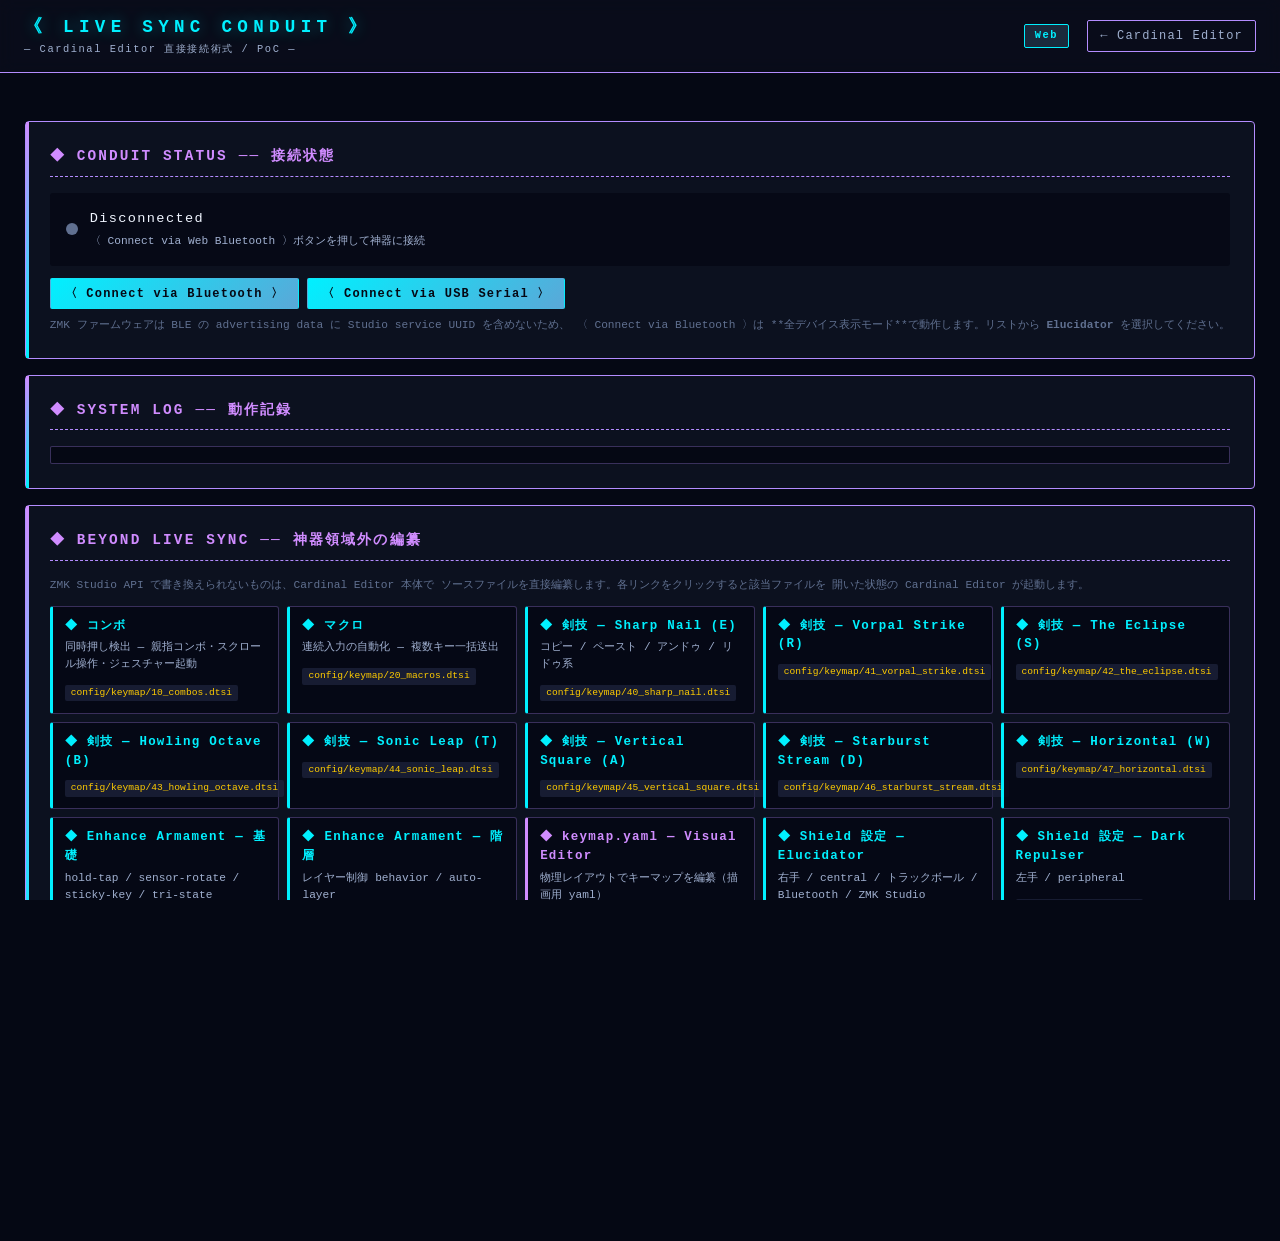
==== editor/live.html @ e2c9e882 "feat(editor): 〈Phase 4.2 — editor/ 移植〉Cardinal Editor Web GUI 5ファイル統合 editor/ 5ファイル (約250KB) を Cardi" ====
<!DOCTYPE html>
<html lang="ja">
<head>
  <meta charset="UTF-8">
  <meta name="viewport" content="width=device-width, initial-scale=1.0">
  <title>《 Cardinal Editor — Live Sync Conduit 》</title>
  <link rel="stylesheet" href="style.css">
  <style>
    /* style.css の overflow: hidden を上書きしてスクロール可能に */
    body {
      overflow-y: auto;
    }
    /* Live Sync 専用スタイル */
    .live-shell {
      max-width: 1400px;
      margin: 24px auto;
      padding: 24px;
    }
    .live-physical-grid {
      overflow-x: auto;
    }
    .live-panel {
      background: var(--bg-panel);
      border: 1px solid var(--border-accent);
      border-radius: 4px;
      padding: 24px;
      margin-bottom: 16px;
      position: relative;
    }
    .live-panel::before {
      content: '';
      position: absolute;
      top: 0;
      left: 0;
      width: 3px;
      height: 100%;
      background: linear-gradient(180deg, var(--accent-violet), var(--accent-cyan));
    }
    .live-panel h2 {
      font-size: 0.9rem;
      letter-spacing: 0.15em;
      color: var(--accent-violet);
      margin-bottom: 16px;
      padding-bottom: 8px;
      border-bottom: 1px dashed var(--border-accent);
    }
    .conduit-state {
      display: flex;
      align-items: center;
      gap: 12px;
      padding: 16px;
      background: var(--bg-deep);
      border-radius: 3px;
      margin-bottom: 12px;
    }
    .conduit-indicator {
      width: 12px;
      height: 12px;
      border-radius: 50%;
      background: var(--text-dim);
      flex-shrink: 0;
    }
    .conduit-indicator.connecting { background: var(--accent-gold); animation: pulse 1s infinite; }
    .conduit-indicator.connected  { background: var(--accent-success); box-shadow: 0 0 8px var(--accent-success); }
    .conduit-indicator.error      { background: var(--accent-crimson); }
    @keyframes pulse {
      0%, 100% { opacity: 1; }
      50%      { opacity: 0.3; }
    }
    .conduit-label {
      font-size: 0.85rem;
      letter-spacing: 0.1em;
    }
    .conduit-detail {
      font-size: 0.7rem;
      color: var(--text-secondary);
      margin-top: 4px;
    }
    .live-actions {
      display: flex;
      gap: 8px;
      flex-wrap: wrap;
    }
    .device-info {
      background: var(--bg-deep);
      padding: 12px;
      font-size: 0.75rem;
      border-radius: 3px;
      margin-top: 12px;
    }
    .device-info dt {
      color: var(--accent-cyan);
      letter-spacing: 0.1em;
      margin-top: 8px;
    }
    .device-info dt:first-child { margin-top: 0; }
    .device-info dd {
      color: var(--text-primary);
      margin-left: 16px;
      word-break: break-all;
    }
    .nav-back {
      display: inline-block;
      color: var(--text-secondary);
      text-decoration: none;
      font-size: 0.75rem;
      letter-spacing: 0.1em;
      padding: 6px 12px;
      border: 1px solid var(--border-accent);
      border-radius: 2px;
    }
    .nav-back:hover { color: var(--accent-cyan); border-color: var(--accent-cyan); }

    /* Runtime Badge (Web / Tauri Native) */
    .runtime-badge {
      display: inline-block;
      padding: 3px 10px;
      font-size: 0.65rem;
      letter-spacing: 0.15em;
      border-radius: 2px;
      font-weight: bold;
      margin-right: 8px;
    }
    .runtime-badge.runtime-web {
      background: rgba(126, 207, 255, 0.15);
      border: 1px solid var(--accent-cyan);
      color: var(--accent-cyan);
    }
    .runtime-badge.runtime-tauri {
      background: rgba(180, 140, 255, 0.2);
      border: 1px solid var(--accent-violet);
      color: var(--accent-violet);
      box-shadow: 0 0 8px rgba(180, 140, 255, 0.4);
    }
    .runtime-badge.runtime-tauri::before {
      content: '⚡ ';
    }

    /* Memory Matrix（live keymap） */
    .layer-details {
      background: var(--bg-deep);
      border: 1px solid var(--border-soft);
      border-radius: 3px;
      padding: 8px 12px;
      margin-bottom: 8px;
    }
    .layer-details summary {
      cursor: pointer;
      font-size: 0.78rem;
      letter-spacing: 0.1em;
      color: var(--accent-cyan);
      padding: 4px 0;
      display: flex;
      align-items: center;
      gap: 8px;
    }
    .layer-rename-btn {
      margin-left: auto;
      padding: 2px 6px;
      font-size: 0.85rem;
      line-height: 1;
    }
    .layer-details[open] summary {
      border-bottom: 1px dashed var(--border-soft);
      margin-bottom: 8px;
    }
    .live-binding-grid {
      display: grid;
      grid-template-columns: repeat(auto-fill, minmax(110px, 1fr));
      gap: 4px;
      margin-top: 8px;
    }
    .live-physical-grid {
      background: linear-gradient(135deg, var(--bg-deep), var(--bg-panel));
      border: 1px solid var(--border-soft);
      border-radius: 6px;
      margin-top: 8px;
      overflow: visible;
    }
    .live-physical-grid .live-binding-cell {
      display: flex;
      flex-direction: column;
      justify-content: center;
      align-items: center;
      padding: 2px;
      gap: 1px;
      overflow: hidden;
    }
    .live-physical-grid .bind-pos {
      font-size: 0.5rem;
      line-height: 1;
      color: var(--text-dim);
    }
    .live-physical-grid .bind-name {
      font-size: 0.6rem;
      line-height: 1.1;
      font-weight: bold;
      color: var(--text-primary);
      text-align: center;
      max-width: 100%;
      overflow: hidden;
      text-overflow: ellipsis;
      display: -webkit-box;
      -webkit-line-clamp: 2;
      -webkit-box-orient: vertical;
      word-break: break-all;
    }
    .live-physical-grid .bind-params {
      font-size: 0.45rem;
      line-height: 1;
      color: var(--text-secondary);
      font-family: monospace;
    }
    .live-binding-cell {
      background: var(--bg-elevated);
      border: 1px solid var(--border-accent);
      border-radius: 2px;
      padding: 6px 8px;
      font-size: 0.65rem;
      cursor: default;
      transition: all 0.1s ease;
    }
    .live-binding-cell:hover {
      border-color: var(--accent-violet);
      box-shadow: 0 0 6px rgba(180, 140, 255, 0.3);
    }
    .bind-pos {
      color: var(--text-dim);
      font-size: 0.55rem;
    }
    .bind-name {
      color: var(--text-primary);
      font-weight: bold;
      margin: 2px 0;
      word-break: break-all;
    }
    .bind-params {
      color: var(--text-secondary);
      font-size: 0.55rem;
      font-family: monospace;
    }
    .live-clickable { cursor: pointer; }
    .live-clickable:hover {
      border-color: var(--accent-violet);
      background: rgba(180, 140, 255, 0.1);
    }
    .bind-form {
      display: grid;
      grid-template-columns: 2fr 1fr 1fr;
      gap: 8px;
      margin-top: 8px;
    }
    .bind-form label {
      display: flex;
      flex-direction: column;
      gap: 4px;
      font-size: 0.7rem;
      color: var(--text-secondary);
      letter-spacing: 0.1em;
    }
    .bind-input {
      background: var(--bg-elevated);
      border: 1px solid var(--border-accent);
      color: var(--text-primary);
      padding: 6px 8px;
      font-family: inherit;
      font-size: 0.8rem;
      border-radius: 2px;
    }
    .bind-input:focus {
      outline: none;
      border-color: var(--accent-violet);
      box-shadow: 0 0 8px rgba(180, 140, 255, 0.3);
    }
    .bind-label-row {
      grid-column: 1 / -1;
    }
    .quick-pick-block {
      background: rgba(180, 140, 255, 0.07);
      border: 1px dashed var(--border-soft);
      border-radius: 3px;
      padding: 8px;
      margin-top: 8px;
      margin-bottom: 8px;
    }
    .quick-pick-block h4 {
      font-size: 0.7rem;
      letter-spacing: 0.15em;
      color: var(--accent-violet);
      margin-bottom: 6px;
    }
    .qp-row {
      display: grid;
      grid-template-columns: auto 1fr auto 1fr;
      gap: 4px;
      align-items: center;
    }
    .qp-row > select {
      grid-column: span 1;
    }
    .qp-row .qp-val {
      grid-column: 1 / -1;
    }
    .qp-label {
      font-size: 0.65rem;
      color: var(--text-secondary);
      letter-spacing: 0.1em;
    }
    .bind-resolved {
      font-size: 0.65rem;
      color: var(--accent-cyan);
      letter-spacing: 0.1em;
      margin-top: 2px;
      min-height: 0.8em;
    }
    .mod-mask-block {
      background: rgba(180, 140, 255, 0.07);
      border: 1px dashed var(--border-soft);
      border-radius: 3px;
      padding: 8px;
      margin-top: 8px;
      margin-bottom: 8px;
    }
    .mod-mask-block h4 {
      font-size: 0.7rem;
      letter-spacing: 0.15em;
      color: var(--accent-violet);
      margin-bottom: 6px;
    }
    .mod-chip-row {
      display: flex;
      gap: 4px;
      margin-bottom: 4px;
      flex-wrap: wrap;
    }
    .live-mod-chip {
      display: inline-flex;
      align-items: center;
      gap: 4px;
      background: var(--bg-deep);
      border: 1px solid var(--border-accent);
      border-radius: 2px;
      padding: 3px 8px;
      cursor: pointer;
      user-select: none;
      font-size: 0.7rem;
      color: var(--text-secondary);
      transition: all 0.1s ease;
      flex: 1;
      justify-content: center;
    }
    .live-mod-chip:hover {
      border-color: var(--accent-cyan);
      color: var(--accent-cyan);
    }
    .live-mod-chip input { margin: 0; cursor: pointer; accent-color: var(--accent-violet); }
    .live-mod-chip:has(input:checked) {
      background: rgba(180, 140, 255, 0.18);
      border-color: var(--accent-violet);
      color: var(--accent-violet);
      font-weight: bold;
    }
    .dyn-slot {
      background: rgba(126, 207, 255, 0.06);
      border: 1px dashed var(--border-soft);
      border-left: 2px solid var(--accent-cyan);
      border-radius: 3px;
      padding: 10px;
      margin: 8px 0;
    }
    .dyn-slot h4 {
      font-size: 0.72rem;
      letter-spacing: 0.15em;
      color: var(--accent-cyan);
      margin-bottom: 8px;
    }
    .dyn-row {
      display: grid;
      grid-template-columns: auto 1fr;
      gap: 6px 8px;
      align-items: center;
      margin-bottom: 4px;
    }
    .dyn-row label {
      font-size: 0.65rem;
      color: var(--text-secondary);
      letter-spacing: 0.1em;
      white-space: nowrap;
    }
    .dyn-row select, .dyn-row input {
      width: 100%;
    }
    .advanced-params {
      margin-top: 12px;
      background: var(--bg-deep);
      border: 1px solid var(--border-soft);
      border-radius: 3px;
      padding: 8px 10px;
    }
    .advanced-params summary {
      cursor: pointer;
      font-size: 0.65rem;
      color: var(--text-dim);
      letter-spacing: 0.1em;
      user-select: none;
    }
    .advanced-params[open] summary {
      color: var(--accent-gold);
      margin-bottom: 6px;
    }

    /* ◆ Beyond Live Sync grid ─────────────── */
    .beyond-grid {
      display: grid;
      grid-template-columns: repeat(auto-fill, minmax(220px, 1fr));
      gap: 8px;
      margin-top: 12px;
    }
    .beyond-card {
      display: block;
      background: var(--bg-deep);
      border: 1px solid var(--border-soft);
      border-left: 3px solid var(--accent-cyan);
      border-radius: 3px;
      padding: 10px 12px;
      text-decoration: none;
      color: var(--text-primary);
      transition: all 0.1s ease;
    }
    .beyond-card:hover {
      border-color: var(--accent-cyan);
      box-shadow: 0 0 12px rgba(126, 207, 255, 0.3);
      transform: translateY(-1px);
    }
    .beyond-card h3 {
      font-size: 0.78rem;
      letter-spacing: 0.1em;
      color: var(--accent-cyan);
      margin-bottom: 4px;
    }
    .beyond-card p {
      font-size: 0.7rem;
      color: var(--text-secondary);
      margin-bottom: 6px;
    }
    .beyond-card code {
      font-size: 0.6rem;
      color: var(--accent-gold);
      background: var(--bg-elevated);
      padding: 1px 6px;
      border-radius: 2px;
      display: inline-block;
    }
    .beyond-card.beyond-yaml {
      border-left-color: var(--accent-violet);
    }
    .beyond-card.beyond-yaml h3 {
      color: var(--accent-violet);
    }

    /* ◆ Floating Binding Editor ─────────────── */
    #bind-editor {
      position: fixed;
      top: 50%;
      right: 24px;
      transform: translateY(-50%);
      width: 380px;
      max-width: calc(100vw - 48px);
      max-height: 85vh;
      overflow-y: auto;
      z-index: 200;
      box-shadow: 0 8px 32px rgba(0, 0, 0, 0.7),
                  0 0 0 1px var(--accent-violet),
                  0 0 24px rgba(180, 140, 255, 0.3);
      animation: bind-editor-in 0.2s ease-out;
    }
    @keyframes bind-editor-in {
      from { opacity: 0; transform: translateY(-50%) translateX(20px); }
      to   { opacity: 1; transform: translateY(-50%) translateX(0); }
    }
    /* 編集パネルが開いている時、本体に右側余白を確保して図が隠れないようにする */
    body.bind-editor-open .live-shell {
      padding-right: 444px;
      transition: padding-right 0.2s ease-out;
    }
    body.bind-editor-open .live-physical-grid {
      margin-left: 0;
      margin-right: auto;
    }
    /* クリックされたセルを強調 */
    .live-binding-cell.editing {
      outline: 2px solid var(--accent-violet);
      outline-offset: 2px;
      box-shadow: 0 0 16px rgba(180, 140, 255, 0.6);
      z-index: 5;
    }
    @media (max-width: 1100px) {
      #bind-editor {
        top: auto;
        bottom: 12px;
        right: 12px;
        left: 12px;
        width: auto;
        transform: none;
      }
      body.bind-editor-open .live-shell {
        padding-right: 24px;
        padding-bottom: 360px;
      }
      @keyframes bind-editor-in {
        from { opacity: 0; transform: translateY(20px); }
        to   { opacity: 1; transform: translateY(0); }
      }
    }
  </style>
</head>
<body>
  <header class="cardinal-header">
    <div class="header-left">
      <h1>《 LIVE SYNC CONDUIT 》</h1>
      <p class="subtitle">— Cardinal Editor 直接接続術式 / PoC —</p>
    </div>
    <div class="header-right">
      <span id="runtime-badge" class="runtime-badge runtime-web">Web</span>
      <a href="index.html" class="nav-back">← Cardinal Editor</a>
    </div>
  </header>

  <main class="live-shell">
    <!-- ◆ Conduit Status -->
    <section class="live-panel">
      <h2>◆ CONDUIT STATUS ── 接続状態</h2>
      <div class="conduit-state">
        <span id="conduit-indicator" class="conduit-indicator"></span>
        <div>
          <div id="conduit-label" class="conduit-label">Disconnected</div>
          <div id="conduit-detail" class="conduit-detail">〈 Connect via Web Bluetooth 〉ボタンを押して神器に接続</div>
        </div>
      </div>
      <div class="live-actions">
        <button id="connect-ble-btn" class="btn-primary">〈 Connect via Bluetooth 〉</button>
        <button id="connect-serial-btn" class="btn-primary">〈 Connect via USB Serial 〉</button>
        <button id="connect-ble-all-btn" class="btn-ghost hidden">〈 BLE: Strict Filter 〉</button>
        <button id="disconnect-btn" class="btn-ghost hidden">[ Disconnect ]</button>
        <button id="probe-btn" class="btn-ghost hidden">〈 Memory Recall 〉</button>
      </div>
      <p class="hint" style="margin-top: 8px;">
        ZMK ファームウェアは BLE の advertising data に Studio service UUID を含めないため、
        〈 Connect via Bluetooth 〉は **全デバイス表示モード**で動作します。リストから
        <strong>Elucidator</strong> を選択してください。
      </p>
    </section>

    <!-- ◆ Device Info -->
    <section id="device-section" class="live-panel hidden">
      <h2>◆ DEVICE INFO ── 神器情報</h2>
      <dl id="device-info" class="device-info">
        <dt>Device Label</dt><dd id="info-label">—</dd>
      </dl>
    </section>

    <!-- ◆ Keymap View -->
    <section id="keymap-view" class="live-panel hidden">
      <h2>◆ MEMORY MATRIX ── 記憶展開</h2>

      <!-- 〈Studio Unlock Banner〉— RPC で unlock 不能のためバインドキー押下を促す -->
      <div id="unlock-banner" class="conduit-banner hidden">
        🔒 <strong>記憶は封印されています</strong> ──
        キーボード上の <code>&amp;studio_unlock</code> をバインドしたキーを押して解錠してください
        （本リポジトリでは <strong>Bluetooth レイヤー</strong> 中央のキーが該当）。
        <span class="hint">※ZMK Studio プロトコルには unlock RPC が存在しないため、物理キー押下が必須です。</span>
      </div>

      <!-- 〈Memory Synthesis Toolbar〉— レイヤー追加 / 保存 / 破棄 / 工場出荷 -->
      <div class="live-toolbar">
        <span id="lock-badge" class="status-badge hidden"></span>
        <span id="unsaved-badge" class="status-badge badge-warn hidden">✱ UNSAVED</span>
        <button id="add-layer-btn" class="btn-tiny">＋ Add Layer</button>
        <button id="save-changes-btn" class="btn-tiny btn-seal hidden">💾 Save</button>
        <button id="discard-changes-btn" class="btn-tiny btn-ghost hidden">↻ Discard</button>
        <button id="reset-settings-btn" class="btn-tiny btn-danger">⚠ Factory Reset</button>
      </div>

      <div id="keymap-summary"></div>
      <div id="keymap-layers"></div>
    </section>

    <!-- ◆ Binding Editor -->
    <section id="bind-editor" class="live-panel hidden">
      <h2>◆ MEMORY REWRITE LIVE ── 直接書換</h2>
      <p class="hint">
        binding を編集して〈 Apply 〉で <code>SetLayerBinding</code> + <code>SaveChanges</code> を発行します。即時にキーボードへ反映されます。
      </p>
      <input type="hidden" id="bind-layer-id">
      <input type="hidden" id="bind-position">
      <dl class="device-info">
        <dt>Position</dt><dd id="bind-position-display">—</dd>
        <dt>Current</dt><dd id="bind-current">—</dd>
      </dl>
      <div class="bind-form">
        <label class="bind-label-row">術式 (Behavior)
          <select id="bind-behavior" class="bind-input"></select>
        </label>
      </div>

      <!-- ◆ 動的選択 UI（behavior に応じて表示が切り替わる） -->
      <div id="dyn-slot-1" class="dyn-slot hidden">
        <h4 id="dyn-slot-1-label">◆ Slot 1</h4>
        <div id="dyn-slot-1-body"></div>
      </div>
      <div id="dyn-slot-2" class="dyn-slot hidden">
        <h4 id="dyn-slot-2-label">◆ Slot 2</h4>
        <div id="dyn-slot-2-body"></div>
      </div>

      <!-- ◆ 上級者向け: 数値直接入力（折りたたみ） -->
      <details class="advanced-params">
        <summary>◆ Advanced — param1 / param2 数値直接入力</summary>
        <div class="bind-form">
          <label>param1
            <input type="number" id="bind-param1" class="bind-input" value="0">
            <span class="bind-resolved" id="bind-p1-resolved"></span>
          </label>
          <label>param2
            <input type="number" id="bind-param2" class="bind-input" value="0">
            <span class="bind-resolved" id="bind-p2-resolved"></span>
          </label>
        </div>
      </details>
      <div class="live-actions" style="margin-top: 12px;">
        <button id="bind-apply-btn" class="btn-seal">〈 Apply & Save 〉</button>
        <button id="bind-cancel-btn" class="btn-ghost">[ Cancel ]</button>
      </div>
    </section>

    <!-- ◆ System Log -->
    <section class="live-panel">
      <h2>◆ SYSTEM LOG ── 動作記録</h2>
      <pre id="log-output" class="log-output" style="max-height: 240px;"></pre>
    </section>

    <!-- ◆ Beyond Live Sync ── ZMK Studio API で編集できない領域 -->
    <section class="live-panel">
      <h2>◆ BEYOND LIVE SYNC ── 神器領域外の編纂</h2>
      <p class="hint">
        ZMK Studio API で書き換えられないものは、Cardinal Editor 本体で
        ソースファイルを直接編纂します。各リンクをクリックすると該当ファイルを
        開いた状態の Cardinal Editor が起動します。
      </p>
      <div class="beyond-grid">
        <a href="index.html?file=config%2Fkeymap%2F10_combos.dtsi" class="beyond-card">
          <h3>◆ コンボ</h3>
          <p>同時押し検出 — 親指コンボ・スクロール操作・ジェスチャー起動</p>
          <code>config/keymap/10_combos.dtsi</code>
        </a>
        <a href="index.html?file=config%2Fkeymap%2F20_macros.dtsi" class="beyond-card">
          <h3>◆ マクロ</h3>
          <p>連続入力の自動化 — 複数キー一括送出</p>
          <code>config/keymap/20_macros.dtsi</code>
        </a>
        <a href="index.html?file=config%2Fkeymap%2F40_sharp_nail.dtsi" class="beyond-card">
          <h3>◆ 剣技 — Sharp Nail (E)</h3>
          <p>コピー / ペースト / アンドゥ / リドゥ系</p>
          <code>config/keymap/40_sharp_nail.dtsi</code>
        </a>
        <a href="index.html?file=config%2Fkeymap%2F41_vorpal_strike.dtsi" class="beyond-card">
          <h3>◆ 剣技 — Vorpal Strike (R)</h3>
          <code>config/keymap/41_vorpal_strike.dtsi</code>
        </a>
        <a href="index.html?file=config%2Fkeymap%2F42_the_eclipse.dtsi" class="beyond-card">
          <h3>◆ 剣技 — The Eclipse (S)</h3>
          <code>config/keymap/42_the_eclipse.dtsi</code>
        </a>
        <a href="index.html?file=config%2Fkeymap%2F43_howling_octave.dtsi" class="beyond-card">
          <h3>◆ 剣技 — Howling Octave (B)</h3>
          <code>config/keymap/43_howling_octave.dtsi</code>
        </a>
        <a href="index.html?file=config%2Fkeymap%2F44_sonic_leap.dtsi" class="beyond-card">
          <h3>◆ 剣技 — Sonic Leap (T)</h3>
          <code>config/keymap/44_sonic_leap.dtsi</code>
        </a>
        <a href="index.html?file=config%2Fkeymap%2F45_vertical_square.dtsi" class="beyond-card">
          <h3>◆ 剣技 — Vertical Square (A)</h3>
          <code>config/keymap/45_vertical_square.dtsi</code>
        </a>
        <a href="index.html?file=config%2Fkeymap%2F46_starburst_stream.dtsi" class="beyond-card">
          <h3>◆ 剣技 — Starburst Stream (D)</h3>
          <code>config/keymap/46_starburst_stream.dtsi</code>
        </a>
        <a href="index.html?file=config%2Fkeymap%2F47_horizontal.dtsi" class="beyond-card">
          <h3>◆ 剣技 — Horizontal (W)</h3>
          <code>config/keymap/47_horizontal.dtsi</code>
        </a>
        <a href="index.html?file=config%2Fkeymap%2F30_enhance_armament_base.dtsi" class="beyond-card">
          <h3>◆ Enhance Armament — 基礎</h3>
          <p>hold-tap / sensor-rotate / sticky-key / tri-state</p>
          <code>30_enhance_armament_base.dtsi</code>
        </a>
        <a href="index.html?file=config%2Fkeymap%2F31_enhance_armament_layers.dtsi" class="beyond-card">
          <h3>◆ Enhance Armament — 階層</h3>
          <p>レイヤー制御 behavior / auto-layer</p>
          <code>31_enhance_armament_layers.dtsi</code>
        </a>
        <a href="index.html?file=keymap.yaml" class="beyond-card beyond-yaml">
          <h3>◆ keymap.yaml — Visual Editor</h3>
          <p>物理レイアウトでキーマップを編纂（描画用 yaml）</p>
          <code>keymap.yaml</code>
        </a>
        <a href="index.html?file=config%2Fboards%2Fshields%2FAdministrator%2FNight_Sky_Sword.conf" class="beyond-card">
          <h3>◆ Shield 設定 — Elucidator</h3>
          <p>右手 / central / トラックボール / Bluetooth / ZMK Studio</p>
          <code>Night_Sky_Sword.conf</code>
        </a>
        <a href="index.html?file=config%2Fboards%2Fshields%2FAdministrator%2FBlue_Rose_Sword.conf" class="beyond-card">
          <h3>◆ Shield 設定 — Dark Repulser</h3>
          <p>左手 / peripheral</p>
          <code>Blue_Rose_Sword.conf</code>
        </a>
      </div>
    </section>

    <!-- ◆ Phase 2 Notes -->
    <section class="live-panel">
      <h2>◆ PHASE 2 NOTES ── 構築段階注記</h2>
      <p class="hint">
        現状は <strong>Step 2 (PoC)</strong> ── Web Bluetooth 接続 + Transport 確立 まで。
        次段階で RPC リクエストを発行し、キーマップの取得・書換を実装する。
      </p>
      <p class="hint" style="margin-top: 8px;">
        前提条件: Elucidator 側で <code>CONFIG_ZMK_STUDIO=y</code> が有効化された
        ファームウェアが書き込まれていること。
      </p>
    </section>
  </main>

  <footer class="cardinal-footer">
    <p>&lt;&lt; LIVE SYNC CONDUIT 〉〉— PoC / Phase 2 / Step 2</p>
  </footer>
  <!-- ◆ BLE Device Picker Modal (Tauri用) -->
  <div id="ble-picker-modal" class="hidden" style="position:fixed;inset:0;z-index:999;display:flex;align-items:center;justify-content:center;background:rgba(5,8,20,0.85);backdrop-filter:blur(8px);">
    <div style="background:var(--bg-panel);border:1px solid var(--accent-cyan);border-radius:6px;padding:24px;width:420px;max-width:90vw;max-height:70vh;display:flex;flex-direction:column;">
      <h3 style="color:var(--accent-cyan);letter-spacing:0.15em;font-size:0.85rem;margin-bottom:12px;">◆ BLE DEVICE SELECTION ── 接続先選択</h3>
      <p style="font-size:0.7rem;color:var(--text-secondary);margin-bottom:12px;">接続するデバイスをクリックしてください。</p>
      <div id="ble-picker-list" style="flex:1;overflow-y:auto;display:flex;flex-direction:column;gap:4px;"></div>
      <button id="ble-picker-cancel" class="btn-ghost" style="margin-top:12px;">[ Cancel ]</button>
    </div>
  </div>

  <script type="module" src="live.js"></script>
</body>
</html>
---- editor/style.css ----
/* ===============================
 * 《 Cardinal Editor 》 — Stylesheet
 * SAOテイスト：濃紺背景 + シアン/紫アクセント
 * =============================== */

:root {
  --bg-primary: #050814;
  --bg-panel: rgba(15, 20, 35, 0.75);
  --bg-elevated: rgba(30, 35, 60, 0.75);
  --bg-deep: rgba(5, 8, 20, 0.85);
  --border-accent: #b48cff;
  --border-soft: rgba(180, 140, 255, 0.3);
  --text-primary: #f0f5ff;
  --text-secondary: #a0b0d0;
  --text-dim: #607090;
  --accent-cyan: #00f0ff;
  --accent-violet: #d08cff;
  --accent-gold: #ffcc00;
  --accent-crimson: #ff3366;
  --accent-success: #00ffaa;
  --shadow-glow: 0 0 15px rgba(0, 240, 255, 0.4);
  --shadow-violet: 0 0 15px rgba(208, 140, 255, 0.4);
}

* {
  box-sizing: border-box;
  margin: 0;
  padding: 0;
}

html, body { height: 100%; overflow: hidden; }

body {
  background: var(--bg-primary);
  color: var(--text-primary);
  font-family: 'SF Mono', 'Menlo', 'Consolas', monospace;
  line-height: 1.5;
  display: flex;
  flex-direction: column;
}

.hidden { display: none !important; }

/* ◆ HEADER ────────────────────────────── */
.cardinal-header {
  background: linear-gradient(135deg, var(--bg-panel), var(--bg-elevated));
  border-bottom: 1px solid var(--border-accent);
  padding: 14px 24px;
  display: flex;
  justify-content: space-between;
  align-items: center;
  flex-shrink: 0;
}

.header-left h1 {
  font-size: 1.1rem;
  letter-spacing: 0.3em;
  color: var(--accent-cyan);
  text-shadow: var(--shadow-glow);
}

.subtitle {
  font-size: 0.65rem;
  color: var(--text-secondary);
  letter-spacing: 0.15em;
  margin-top: 2px;
}

.header-right {
  font-size: 0.7rem;
  display: flex;
  gap: 10px;
  align-items: center;
}

.nav-link {
  color: var(--accent-violet);
  text-decoration: none;
  letter-spacing: 0.1em;
  padding: 4px 10px;
  border: 1px solid var(--accent-violet);
  border-radius: 2px;
  font-size: 0.7rem;
  transition: all 0.1s ease;
}

.nav-link:hover {
  background: rgba(180, 140, 255, 0.15);
  box-shadow: 0 0 8px rgba(180, 140, 255, 0.3);
}

.tauri-badge {
  color: var(--accent-success);
  border: 1px solid var(--accent-success);
  padding: 4px 10px;
  border-radius: 2px;
  font-size: 0.7rem;
  letter-spacing: 0.1em;
  background: rgba(0, 255, 170, 0.1);
  box-shadow: 0 0 8px rgba(0, 255, 170, 0.2);
}

#status-indicator {
  font-weight: bold;
  letter-spacing: 0.1em;
}

.status-idle    { color: var(--text-secondary); }
.status-active  { color: var(--accent-cyan); }
.status-success { color: var(--accent-success); }
.status-error   { color: var(--accent-crimson); }
.status-warning { color: var(--accent-gold); }

/* ◆ AUTH BAR ──────────────────────────── */
.auth-bar {
  background: var(--bg-panel);
  border-bottom: 1px solid var(--border-accent);
  padding: 12px 24px;
  flex-shrink: 0;
}

.auth-form {
  display: flex;
  gap: 8px;
  align-items: center;
  flex-wrap: wrap;
}

.auth-form input { flex: 1; min-width: 160px; }
.auth-form button { flex-shrink: 0; }

.auth-hint {
  font-size: 0.7rem;
  color: var(--text-secondary);
  margin-top: 6px;
}

.auth-hint code {
  background: var(--bg-elevated);
  padding: 1px 6px;
  border-radius: 2px;
  color: var(--accent-gold);
}

.auth-remember {
  display: inline-flex;
  align-items: center;
  gap: 6px;
  margin-top: 8px;
  font-size: 0.72rem;
  color: var(--text-secondary);
  letter-spacing: 0.05em;
  cursor: pointer;
  user-select: none;
}

.auth-remember input[type="checkbox"] {
  flex: none;
  min-width: 0;
  width: 14px;
  height: 14px;
  margin: 0;
  cursor: pointer;
}

/* ◆ MAIN SHELL ────────────────────────── */
.editor-shell {
  flex: 1;
  display: grid;
  grid-template-columns: 260px 1fr 320px;
  min-height: 0;
  overflow: hidden;
}

@media (max-width: 1100px) {
  .editor-shell {
    grid-template-columns: 220px 1fr;
  }
  .rightbar {
    display: none;
  }
}

/* ◆ SIDEBAR ───────────────────────────── */
.sidebar {
  background: var(--bg-deep);
  border-right: 1px solid var(--border-accent);
  display: flex;
  flex-direction: column;
  min-height: 0;
  overflow: hidden;
}

.sidebar-header {
  padding: 12px 14px;
  border-bottom: 1px solid var(--border-soft);
  display: flex;
  justify-content: space-between;
  align-items: center;
  flex-shrink: 0;
}

.sidebar-header h2 {
  font-size: 0.7rem;
  letter-spacing: 0.2em;
  color: var(--accent-cyan);
}

.file-tree {
  flex: 1;
  overflow-y: auto;
  padding: 8px 4px;
  font-size: 0.75rem;
}

.tree-folder, .tree-file {
  padding: 3px 8px;
  cursor: pointer;
  white-space: nowrap;
  border-radius: 2px;
  display: flex;
  align-items: center;
  gap: 4px;
  user-select: none;
}

.tree-folder { color: var(--accent-cyan); font-weight: bold; }
.tree-file   { color: var(--text-secondary); padding-left: 24px; }

.tree-folder:hover, .tree-file:hover {
  background: var(--bg-elevated);
  color: var(--text-primary);
}

.tree-file.active {
  background: rgba(126, 207, 255, 0.15);
  color: var(--accent-cyan);
}

.tree-file.modified::after {
  content: '●';
  color: var(--accent-gold);
  margin-left: auto;
  font-size: 0.6rem;
}

.tree-folder.collapsed + .tree-children { display: none; }

.tree-children {
  margin-left: 12px;
  border-left: 1px dashed var(--border-soft);
  padding-left: 4px;
}

.sidebar-footer {
  border-top: 1px solid var(--border-soft);
  padding: 10px 14px;
  flex-shrink: 0;
  max-height: 30%;
  overflow-y: auto;
}

.sidebar-footer h3 {
  font-size: 0.65rem;
  letter-spacing: 0.2em;
  color: var(--accent-gold);
  margin-bottom: 6px;
}

.modified-list {
  list-style: none;
  font-size: 0.7rem;
}

.modified-list li {
  color: var(--accent-gold);
  padding: 2px 0;
  cursor: pointer;
  word-break: break-all;
}

.modified-list li:hover { color: var(--accent-cyan); }
.modified-list li.hint  { color: var(--text-dim); cursor: default; }

/* ◆ EDITOR MAIN ───────────────────────── */
.editor-main {
  display: flex;
  flex-direction: column;
  min-width: 0;
  min-height: 0;
  background: var(--bg-primary);
}

.tab-bar {
  display: flex;
  background: var(--bg-deep);
  border-bottom: 1px solid var(--border-accent);
  overflow-x: auto;
  flex-shrink: 0;
  min-height: 32px;
}

.tab {
  display: flex;
  align-items: center;
  gap: 6px;
  padding: 8px 14px;
  background: var(--bg-deep);
  border-right: 1px solid var(--border-soft);
  color: var(--text-secondary);
  font-size: 0.72rem;
  cursor: pointer;
  white-space: nowrap;
  position: relative;
}

.tab:hover { color: var(--text-primary); }

.tab.active {
  background: var(--bg-primary);
  color: var(--accent-cyan);
  border-bottom: 2px solid var(--accent-cyan);
}

.tab.modified::before {
  content: '●';
  color: var(--accent-gold);
  margin-right: 4px;
  font-size: 0.7rem;
}

.tab .tab-close {
  color: var(--text-dim);
  margin-left: 4px;
  padding: 0 4px;
  border-radius: 2px;
}

.tab .tab-close:hover {
  background: var(--accent-crimson);
  color: var(--bg-primary);
}

/* ◆ VIEW SWITCH ───────────────────────── */
.view-switch {
  display: flex;
  background: var(--bg-deep);
  border-bottom: 1px solid var(--border-soft);
  flex-shrink: 0;
}

.view-btn {
  background: transparent;
  border: none;
  color: var(--text-secondary);
  padding: 6px 14px;
  font-size: 0.7rem;
  letter-spacing: 0.1em;
  cursor: pointer;
  font-family: inherit;
}

.view-btn.active {
  background: var(--bg-primary);
  color: var(--accent-cyan);
  border-bottom: 2px solid var(--accent-cyan);
}

/* ◆ CODE EDITOR WRAP ──────────────────── */
.code-editor-wrap {
  flex: 1;
  min-height: 0;
  position: relative;
  display: flex;
}

#code-editor {
  flex: 1;
  display: flex;
  min-height: 0;
}

.CodeMirror {
  flex: 1;
  height: 100% !important;
  font-family: 'SF Mono', 'Menlo', monospace !important;
  font-size: 0.8rem !important;
}

.empty-state {
  position: absolute;
  inset: 0;
  display: flex;
  flex-direction: column;
  justify-content: center;
  align-items: center;
  color: var(--text-dim);
  pointer-events: none;
}

.empty-state p:first-child {
  font-size: 1.1rem;
  letter-spacing: 0.2em;
  color: var(--text-secondary);
  margin-bottom: 6px;
}

/* ◆ VISUAL EDITOR ─────────────────────── */
.visual-editor,
.conf-editor,
.combos-editor {
  flex: 1;
  min-height: 0;
  overflow-y: auto;
  padding: 16px;
  display: flex;
  flex-direction: column;
  gap: 12px;
}

.combos-entries {
  display: flex;
  flex-direction: column;
  gap: 8px;
}

.combo-card {
  background: var(--bg-elevated);
  border: 1px solid var(--border-soft);
  border-left: 3px solid var(--accent-violet);
  border-radius: 3px;
  padding: 10px 12px;
  display: grid;
  grid-template-columns: 180px 1fr 1fr auto;
  gap: 10px;
  align-items: center;
}

.combo-card.modified {
  border-left-color: var(--accent-gold);
  background: rgba(255, 217, 122, 0.06);
}

.combo-card label {
  display: flex;
  flex-direction: column;
  gap: 3px;
  font-size: 0.65rem;
  letter-spacing: 0.1em;
  color: var(--text-secondary);
}

.combo-card input {
  background: var(--bg-deep);
  border: 1px solid var(--border-accent);
  color: var(--text-primary);
  padding: 4px 8px;
  font-family: 'SF Mono', monospace;
  font-size: 0.75rem;
  border-radius: 2px;
  min-width: 0;
  width: 100%;
}

.combo-card input:focus {
  outline: none;
  border-color: var(--accent-cyan);
  box-shadow: 0 0 6px rgba(126, 207, 255, 0.3);
}

.combo-card .combo-actions {
  display: flex;
  gap: 4px;
}

.combo-delete-btn {
  background: transparent;
  border: 1px solid var(--accent-crimson);
  color: var(--accent-crimson);
  padding: 4px 8px;
  font-size: 0.7rem;
  border-radius: 2px;
  cursor: pointer;
}

.combo-delete-btn:hover {
  background: var(--accent-crimson);
  color: var(--bg-primary);
}

@media (max-width: 1100px) {
  .combo-card {
    grid-template-columns: 1fr 1fr;
  }
  .combo-card .combo-actions {
    grid-column: 1 / -1;
    justify-content: flex-end;
  }
}

/* ◆ Combo card with physical key grid ──── */
.combo-card-with-grid {
  grid-template-columns: 1fr 1fr 1fr auto;
  align-items: start;
}

.combo-card-with-grid .combo-grid-wrap {
  grid-column: 1 / -1;
  margin-top: 8px;
  display: flex;
  justify-content: center;
}

.combo-kp-display {
  font-size: 0.7rem;
  color: var(--text-secondary);
}

.combo-kp-display .combo-kp-label {
  color: var(--text-dim);
  letter-spacing: 0.1em;
}

.combo-kp-display code {
  background: var(--bg-deep);
  color: var(--accent-violet);
  padding: 2px 6px;
  border-radius: 2px;
  font-size: 0.7rem;
}

.combo-key-grid {
  background: linear-gradient(135deg, var(--bg-deep), var(--bg-panel));
  border: 1px solid var(--border-soft);
  border-radius: 4px;
  overflow: visible;
}

.combo-key-cell {
  background: var(--bg-elevated);
  border: 1px solid var(--border-accent);
  border-radius: 3px;
  font-family: 'SF Mono', monospace;
  display: flex;
  flex-direction: column;
  justify-content: center;
  align-items: center;
  cursor: pointer;
  color: var(--text-secondary);
  transition: all 0.1s;
  user-select: none;
  text-align: center;
  word-break: break-all;
  overflow: hidden;
  padding: 2px;
  gap: 1px;
}

.combo-key-cell .combo-key-idx {
  font-size: 0.5rem;
  color: var(--text-dim);
  line-height: 1;
}

.combo-key-cell .combo-key-label {
  font-size: 0.7rem;
  font-weight: bold;
  color: var(--text-primary);
  line-height: 1.1;
  max-width: 100%;
  overflow: hidden;
  text-overflow: ellipsis;
}

.combo-key-cell:hover {
  border-color: var(--accent-cyan);
  transform: scale(1.05);
  z-index: 5;
}

.combo-key-cell:hover .combo-key-label {
  color: var(--accent-cyan);
}

.combo-key-cell.selected {
  background: rgba(180, 140, 255, 0.3);
  border-color: var(--accent-violet);
  box-shadow: 0 0 8px rgba(180, 140, 255, 0.5);
}

.combo-key-cell.selected .combo-key-label,
.combo-key-cell.selected .combo-key-idx {
  color: var(--accent-violet);
}

/* ◆ Gesture Editor 専用スタイル */
.gesture-card {
  grid-template-columns: 1fr;
}

.gesture-header {
  display: flex;
  gap: 16px;
  align-items: center;
  padding: 4px 8px;
  background: var(--bg-deep);
  border-radius: 3px;
  border-left: 3px solid var(--accent-cyan);
  margin-bottom: 4px;
}

.gesture-arrow {
  font-size: 2.4rem;
  color: var(--accent-cyan);
  line-height: 1;
  width: 48px;
  text-align: center;
  text-shadow: 0 0 8px rgba(126, 207, 255, 0.5);
}

.gesture-meta {
  display: flex;
  flex-direction: column;
  gap: 2px;
}

.gesture-skill {
  font-size: 0.85rem;
  letter-spacing: 0.1em;
  color: var(--accent-cyan);
  font-weight: bold;
}

.gesture-base-key,
.gesture-name-display {
  font-size: 0.7rem;
  color: var(--text-secondary);
}

.gesture-base-key code,
.gesture-name-display code {
  background: var(--bg-elevated);
  padding: 1px 6px;
  border-radius: 2px;
  color: var(--accent-gold);
}

.gesture-mods {
  font-size: 0.65rem;
  color: var(--text-dim);
  padding: 4px 8px;
}

.gesture-mods code {
  color: var(--accent-violet);
}

.combo-key-cell.gesture-base-cell {
  background: rgba(126, 207, 255, 0.25);
  border-color: var(--accent-cyan);
  box-shadow: 0 0 12px rgba(126, 207, 255, 0.6);
}

.combo-key-cell.gesture-base-cell .combo-key-label,
.combo-key-cell.gesture-base-cell .combo-key-idx {
  color: var(--accent-cyan);
}

.gesture-cell-arrow {
  position: absolute;
  font-size: 1.6rem;
  color: var(--accent-gold);
  line-height: 1;
  pointer-events: none;
  text-shadow: 0 0 6px var(--accent-gold);
  top: -10px;
  right: -8px;
}

/* ◆ Usage Mini Grid (Macros / Behaviors の "Used in" 表示) */
.usage-wrapper {
  margin-top: 10px;
  padding: 8px;
  background: var(--bg-deep);
  border: 1px dashed var(--border-soft);
  border-radius: 3px;
}

.usage-summary {
  font-size: 0.65rem;
  color: var(--text-secondary);
  margin-bottom: 6px;
}

.usage-summary code {
  background: var(--bg-elevated);
  padding: 1px 6px;
  border-radius: 2px;
  color: var(--accent-gold);
  font-size: 0.65rem;
}

.usage-summary.usage-none {
  color: var(--text-dim);
  font-style: italic;
}

.combo-key-cell.usage-cell {
  background: rgba(255, 217, 122, 0.25);
  border-color: var(--accent-gold);
  box-shadow: 0 0 8px rgba(255, 217, 122, 0.5);
}

.combo-key-cell.usage-cell .combo-key-label {
  color: var(--accent-gold);
}

/* ◆ Behavior Picker Modal ─────────────── */
.behavior-picker-overlay {
  position: fixed;
  inset: 0;
  background: rgba(10, 14, 26, 0.85);
  z-index: 500;
  display: flex;
  justify-content: center;
  align-items: center;
  backdrop-filter: blur(4px);
  animation: bp-fade-in 0.15s ease-out;
}

@keyframes bp-fade-in { from { opacity: 0; } to { opacity: 1; } }

.behavior-picker-modal {
  background: var(--bg-panel);
  border: 1px solid var(--accent-violet);
  border-radius: 4px;
  width: 540px;
  max-width: calc(100vw - 32px);
  max-height: 90vh;
  overflow-y: auto;
  box-shadow: 0 8px 40px rgba(0, 0, 0, 0.7), 0 0 24px rgba(180, 140, 255, 0.4);
}

.bp-header {
  display: flex;
  justify-content: space-between;
  align-items: center;
  padding: 12px 16px;
  border-bottom: 1px solid var(--border-accent);
}

.bp-header h3 {
  font-size: 0.85rem;
  letter-spacing: 0.15em;
  color: var(--accent-violet);
  margin: 0;
}

.bp-body {
  padding: 16px;
  display: flex;
  flex-direction: column;
  gap: 8px;
}

.bp-row {
  display: grid;
  grid-template-columns: 100px 1fr;
  gap: 8px 12px;
  align-items: center;
}

.bp-row label {
  font-size: 0.7rem;
  color: var(--text-secondary);
  letter-spacing: 0.1em;
}

.bp-row select,
.bp-row input {
  background: var(--bg-elevated);
  border: 1px solid var(--border-accent);
  color: var(--text-primary);
  padding: 6px 8px;
  font-family: inherit;
  font-size: 0.78rem;
  border-radius: 2px;
}

.bp-row select:focus,
.bp-row input:focus {
  outline: none;
  border-color: var(--accent-cyan);
  box-shadow: 0 0 6px rgba(126, 207, 255, 0.3);
}

.bp-preview-row {
  margin-top: 8px;
  padding: 10px;
  background: var(--bg-deep);
  border: 1px solid var(--border-accent);
  border-radius: 3px;
}

.bp-preview {
  font-family: 'SF Mono', monospace;
  color: var(--accent-gold);
  font-size: 0.85rem;
  font-weight: bold;
  background: transparent;
  padding: 0;
  word-break: break-all;
}

.bp-actions {
  display: flex;
  gap: 8px;
  justify-content: flex-end;
  margin-top: 12px;
}

#bp-arg1-modmask {
  grid-column: 1 / -1;
}

#bp-arg1-modmask .mod-chip-row {
  display: flex;
  gap: 4px;
  flex-wrap: wrap;
  margin: 4px 0;
}

.bp-pick-btn {
  background: rgba(180, 140, 255, 0.1);
  border: 1px solid var(--accent-violet);
  color: var(--accent-violet);
  padding: 2px 8px;
  font-size: 0.75rem;
  border-radius: 2px;
  cursor: pointer;
  font-family: inherit;
  margin-left: 6px;
  vertical-align: middle;
}

.bp-pick-btn:hover {
  background: var(--accent-violet);
  color: var(--bg-primary);
}

.bp-input-row {
  display: flex;
  gap: 4px;
  align-items: center;
}

.bp-input-row input,
.bp-input-row textarea {
  flex: 1;
  min-width: 0;
}

/* ◆ Diff Preview Modal ─────────────── */
.diff-modal { width: 720px; }

.diff-content {
  background: var(--bg-deep);
  border: 1px solid var(--border-accent);
  border-radius: 3px;
  padding: 8px;
  margin-top: 8px;
  max-height: 50vh;
  overflow-y: auto;
  font-family: 'SF Mono', monospace;
  font-size: 0.7rem;
}

.diff-file {
  margin-bottom: 16px;
}

.diff-file:last-child { margin-bottom: 0; }

.diff-file-header {
  color: var(--accent-violet);
  font-weight: bold;
  padding: 4px 6px;
  background: rgba(180, 140, 255, 0.1);
  border-left: 3px solid var(--accent-violet);
  margin-bottom: 4px;
  font-size: 0.75rem;
}

.diff-line {
  display: flex;
  gap: 8px;
  padding: 1px 6px;
  white-space: pre-wrap;
  word-break: break-all;
}

.diff-line .diff-marker {
  flex-shrink: 0;
  width: 12px;
  text-align: center;
  font-weight: bold;
}

.diff-line.diff-add {
  background: rgba(122, 255, 180, 0.08);
  color: var(--accent-success);
}

.diff-line.diff-add .diff-marker { color: var(--accent-success); }

.diff-line.diff-del {
  background: rgba(255, 122, 138, 0.08);
  color: var(--accent-crimson);
}

.diff-line.diff-del .diff-marker { color: var(--accent-crimson); }

.diff-line.diff-ctx {
  color: var(--text-dim);
}

.diff-hunk-sep {
  color: var(--text-dim);
  font-size: 0.65rem;
  padding: 2px 6px;
  border-top: 1px dashed var(--border-soft);
  margin-top: 4px;
}

.diff-fallback-warning {
  background: rgba(255, 200, 90, 0.10);
  border-left: 3px solid var(--accent-gold, #f0c674);
  color: var(--accent-gold, #f0c674);
  padding: 6px 10px;
  margin: 4px 0;
  font-size: 0.72rem;
  letter-spacing: 0.03em;
}

.conf-entries {
  display: flex;
  flex-direction: column;
  gap: 2px;
  font-family: 'SF Mono', monospace;
  font-size: 0.78rem;
}

.conf-entry {
  display: flex;
  flex-wrap: wrap;
  gap: 8px 16px;
  align-items: center;
  justify-content: space-between;
  padding: 6px 10px;
  background: var(--bg-elevated);
  border: 1px solid var(--border-soft);
  border-left: 2px solid var(--border-accent);
  border-radius: 2px;
}

.conf-entry.modified {
  border-left-color: var(--accent-gold);
  background: rgba(255, 217, 122, 0.06);
}

.conf-entry .conf-key {
  color: var(--accent-cyan);
  font-weight: bold;
  flex: 1 1 auto;
  min-width: 0;
  word-break: keep-all;
  overflow-wrap: anywhere;
}

.conf-entry .conf-comment {
  display: block;
  color: var(--text-dim);
  font-size: 0.72rem;
  font-weight: normal;
  margin-top: 2px;
}

.conf-entry .conf-control {
  flex: 0 0 auto;
  text-align: right;
}

.conf-entry .conf-control input,
.conf-entry .conf-control select {
  background: var(--bg-deep);
  border: 1px solid var(--border-accent);
  color: var(--text-primary);
  padding: 4px 8px;
  font-family: inherit;
  font-size: 0.75rem;
  border-radius: 2px;
}

.conf-bool-toggle {
  display: inline-flex;
  align-items: center;
  gap: 6px;
  cursor: pointer;
  user-select: none;
  font-size: 0.7rem;
  letter-spacing: 0.1em;
}

.conf-bool-toggle input { accent-color: var(--accent-violet); cursor: pointer; }

.conf-bool-toggle input:checked + .conf-bool-label {
  color: var(--accent-success);
}
.conf-bool-toggle input:not(:checked) + .conf-bool-label {
  color: var(--accent-crimson);
}

.conf-section-comment {
  color: var(--accent-violet);
  font-weight: bold;
  padding: 12px 8px 4px;
  letter-spacing: 0.05em;
  border-top: 1px dashed var(--border-soft);
  margin-top: 8px;
}

.conf-section-comment:first-child {
  border-top: none;
  margin-top: 0;
  padding-top: 4px;
}

#conf-filter {
  background: var(--bg-elevated);
  border: 1px solid var(--border-accent);
  color: var(--text-primary);
  padding: 4px 10px;
  font-size: 0.75rem;
  border-radius: 2px;
  flex: 1;
  min-width: 120px;
}

.visual-toolbar {
  display: flex;
  flex-wrap: wrap;
  gap: 4px;
}

.layer-tabs {
  display: flex;
  flex-wrap: wrap;
  gap: 4px;
}

.layer-tab {
  background: var(--bg-elevated);
  border: 1px solid var(--border-accent);
  color: var(--text-secondary);
  padding: 5px 12px;
  font-size: 0.7rem;
  letter-spacing: 0.1em;
  cursor: pointer;
  border-radius: 2px;
  font-family: inherit;
}

.layer-tab:hover { border-color: var(--accent-cyan); color: var(--accent-cyan); }
.layer-tab.active {
  background: var(--accent-cyan);
  color: var(--bg-primary);
  font-weight: bold;
}

.keymap-grid {
  display: grid;
  grid-template-columns: repeat(11, minmax(60px, 1fr));
  gap: 4px;
  font-size: 0.7rem;
}

.keymap-grid.physical-layout {
  display: block;
  background: linear-gradient(135deg, var(--bg-deep), var(--bg-panel));
  border: 1px solid var(--border-soft);
  border-radius: 6px;
  overflow: visible;
}

.keymap-grid.physical-layout .key-cell {
  min-height: 0;
  font-size: 0.65rem;
  padding: 4px;
}

.key-cell {
  background: var(--bg-elevated);
  border: 1px solid var(--border-accent);
  border-radius: 3px;
  padding: 6px 4px;
  min-height: 52px;
  display: flex;
  flex-direction: column;
  justify-content: center;
  align-items: center;
  cursor: pointer;
  text-align: center;
  position: relative;
  word-break: break-all;
  transition: all 0.1s ease;
}

.key-cell:hover {
  border-color: var(--accent-cyan);
  transform: translateY(-1px);
  box-shadow: var(--shadow-glow);
}

.key-cell.selected {
  border-color: var(--accent-violet);
  background: rgba(180, 140, 255, 0.15);
  box-shadow: 0 0 8px rgba(180, 140, 255, 0.4);
}

.key-cell.modified { border-color: var(--accent-gold); }

.key-cell.modified::after {
  content: '●';
  position: absolute;
  top: 2px;
  right: 4px;
  color: var(--accent-gold);
  font-size: 0.6rem;
}

.key-tap {
  color: var(--text-primary);
  font-weight: bold;
  font-size: 0.72rem;
}

.key-hold {
  color: var(--text-secondary);
  font-size: 0.58rem;
  margin-top: 2px;
  opacity: 0.85;
}

.key-edit-form {
  background: var(--bg-panel);
  border: 1px solid var(--accent-violet);
  border-radius: 3px;
  padding: 12px;
}

.key-edit-form h3 {
  font-size: 0.75rem;
  color: var(--accent-violet);
  letter-spacing: 0.15em;
  margin-bottom: 10px;
  padding-bottom: 6px;
  border-bottom: 1px dashed var(--border-accent);
}

/* ◆ FORMS ─────────────────────────────── */
.form-row {
  display: flex;
  gap: 8px;
  align-items: center;
  margin-bottom: 8px;
  flex-wrap: wrap;
}

.form-row label {
  font-size: 0.7rem;
  color: var(--text-secondary);
  min-width: 80px;
  letter-spacing: 0.1em;
}

input[type="text"],
input[type="password"] {
  background: var(--bg-elevated);
  border: 1px solid var(--border-accent);
  color: var(--text-primary);
  padding: 6px 10px;
  font-family: inherit;
  font-size: 0.8rem;
  border-radius: 2px;
  flex: 1;
  min-width: 0;
}

input[type="text"]:focus,
input[type="password"]:focus {
  outline: none;
  border-color: var(--accent-cyan);
  box-shadow: var(--shadow-glow);
}

input[readonly] { opacity: 0.6; cursor: not-allowed; }

select {
  background: var(--bg-elevated);
  border: 1px solid var(--border-accent);
  color: var(--text-primary);
  padding: 6px 8px;
  font-family: inherit;
  font-size: 0.75rem;
  border-radius: 2px;
  cursor: pointer;
}

select:focus {
  outline: none;
  border-color: var(--accent-cyan);
  box-shadow: var(--shadow-glow);
}

.key-categories {
  background: var(--bg-elevated);
  padding: 8px;
  border-radius: 3px;
  border: 1px dashed var(--border-soft);
}

.category-select { flex: 1.5; min-width: 100px; }
.key-select      { flex: 2; min-width: 120px; }
.target-select   { flex: 0.8; min-width: 80px; }

/* ◆ MODIFIER TOGGLES ─────────────────── */
.mod-toggles {
  background: var(--bg-elevated);
  padding: 8px;
  border-radius: 3px;
  border: 1px dashed var(--border-soft);
  gap: 6px;
}

.mod-chip {
  display: inline-flex;
  align-items: center;
  background: var(--bg-deep);
  border: 1px solid var(--border-accent);
  border-radius: 2px;
  padding: 4px 10px;
  cursor: pointer;
  user-select: none;
  font-size: 0.75rem;
  color: var(--text-secondary);
  transition: all 0.1s ease;
  letter-spacing: 0.1em;
  gap: 6px;
}

.mod-chip:hover {
  border-color: var(--accent-cyan);
  color: var(--accent-cyan);
}

.mod-chip input[type="checkbox"] {
  margin: 0;
  accent-color: var(--accent-violet);
  cursor: pointer;
}

.mod-chip:has(input:checked) {
  background: rgba(180, 140, 255, 0.18);
  border-color: var(--accent-violet);
  color: var(--accent-violet);
  font-weight: bold;
  box-shadow: 0 0 8px rgba(180, 140, 255, 0.3);
}

/* ◆ BUTTONS ───────────────────────────── */
button {
  font-family: inherit;
  font-size: 0.75rem;
  letter-spacing: 0.1em;
  padding: 6px 14px;
  border-radius: 2px;
  cursor: pointer;
  transition: all 0.1s ease;
  border: 1px solid transparent;
}

.btn-primary {
  background: linear-gradient(135deg, var(--accent-cyan), #5aa8d8);
  color: var(--bg-primary);
  font-weight: bold;
}

.btn-primary:hover { box-shadow: var(--shadow-glow); transform: translateY(-1px); }

.btn-seal {
  background: linear-gradient(135deg, var(--accent-violet), #8b5fd6);
  color: var(--bg-primary);
  font-weight: bold;
  letter-spacing: 0.2em;
  padding: 10px 20px;
  width: 100%;
}

.btn-seal:hover { box-shadow: 0 0 16px rgba(180, 140, 255, 0.5); }
.btn-seal:disabled { opacity: 0.4; cursor: not-allowed; }

.btn-ghost {
  background: transparent;
  color: var(--text-secondary);
  border: 1px solid var(--border-accent);
}

.btn-ghost:hover { border-color: var(--accent-cyan); color: var(--accent-cyan); }

.btn-tiny {
  background: transparent;
  color: var(--text-secondary);
  border: 1px solid var(--border-soft);
  padding: 2px 8px;
  font-size: 0.8rem;
}
.btn-tiny:hover { color: var(--accent-cyan); border-color: var(--accent-cyan); }
.btn-tiny:disabled {
  opacity: 0.3;
  cursor: not-allowed;
  pointer-events: none;
}

.btn-tiny.btn-seal {
  color: var(--accent-success, #5fd47e);
  border-color: var(--accent-success, #5fd47e);
  /* 親の .btn-seal は width:100% / 大きい padding を持つので、tiny サイズで上書き */
  width: auto;
  background: transparent;
  font-weight: normal;
  letter-spacing: 0.1em;
  padding: 2px 8px;
}
.btn-tiny.btn-seal:hover {
  background: rgba(95, 212, 126, 0.12);
  box-shadow: none;
}

.btn-tiny.btn-danger {
  color: var(--accent-crimson, #ff5a5f);
  border-color: var(--accent-crimson, #ff5a5f);
}
.btn-tiny.btn-danger:hover {
  background: rgba(255, 90, 95, 0.12);
}

/* ◆ Step 3 — Live Toolbar / Badges / Banner */
.live-toolbar {
  display: flex;
  flex-wrap: wrap;
  align-items: center;
  gap: 8px;
  margin: 8px 0 14px;
  padding: 8px 12px;
  background: var(--bg-elevated, rgba(255,255,255,0.04));
  border: 1px solid var(--border-soft);
  border-radius: 4px;
}

.status-badge {
  display: inline-flex;
  align-items: center;
  padding: 2px 8px;
  border-radius: 3px;
  font-size: 0.7rem;
  letter-spacing: 0.06em;
  font-weight: 600;
  border: 1px solid currentColor;
}
.status-badge.badge-ok {
  color: var(--accent-success, #5fd47e);
}
.status-badge.badge-warn {
  color: var(--accent-gold, #f0c674);
}

.conduit-banner {
  background: rgba(240, 198, 116, 0.10);
  border: 1px solid var(--accent-gold, #f0c674);
  color: var(--accent-gold, #f0c674);
  padding: 10px 14px;
  margin: 8px 0;
  border-radius: 4px;
  font-size: 0.78rem;
  letter-spacing: 0.03em;
  line-height: 1.5;
}
.conduit-banner code {
  background: rgba(0,0,0,0.3);
  padding: 1px 6px;
  border-radius: 2px;
  color: var(--accent-cyan, #4fd1c5);
}
.conduit-banner .hint {
  display: block;
  margin-top: 4px;
  opacity: 0.75;
  font-size: 0.72rem;
}

/* ◆ RIGHT BAR ─────────────────────────── */
.rightbar {
  background: var(--bg-deep);
  border-left: 1px solid var(--border-accent);
  display: flex;
  flex-direction: column;
  min-height: 0;
  overflow: hidden;
}

.seal-panel {
  padding: 14px;
  border-bottom: 1px solid var(--border-accent);
  flex-shrink: 0;
}

.seal-panel h2 {
  font-size: 0.75rem;
  letter-spacing: 0.15em;
  color: var(--accent-violet);
  margin-bottom: 10px;
  padding-bottom: 6px;
  border-bottom: 1px dashed var(--border-soft);
}

/* 〈 Sealing Breath 〉— input と SEAL & COMMIT button は同系 violet で密着して見えるため、専用に呼吸を広げる */
.seal-panel .form-row {
  margin-bottom: 14px;
}

.log-panel {
  flex: 1;
  padding: 14px;
  display: flex;
  flex-direction: column;
  min-height: 0;
}

.log-panel h2 {
  font-size: 0.75rem;
  letter-spacing: 0.15em;
  color: var(--accent-cyan);
  margin-bottom: 10px;
  padding-bottom: 6px;
  border-bottom: 1px dashed var(--border-soft);
  flex-shrink: 0;
}

.log-output {
  background: var(--bg-primary);
  border: 1px solid var(--border-soft);
  padding: 8px;
  font-size: 0.65rem;
  flex: 1;
  overflow-y: auto;
  border-radius: 2px;
  color: var(--text-secondary);
  white-space: pre-wrap;
}

.log-line { margin-bottom: 2px; }
.log-info    { color: var(--text-secondary); }
.log-success { color: var(--accent-success); }
.log-error   { color: var(--accent-crimson); }
.log-warning { color: var(--accent-gold); }

.hint {
  font-size: 0.7rem;
  color: var(--text-dim);
}

/* ◆ FOOTER ────────────────────────────── */
.cardinal-footer {
  text-align: center;
  padding: 10px;
  font-size: 0.65rem;
  color: var(--text-dim);
  letter-spacing: 0.15em;
  border-top: 1px solid var(--border-accent);
  flex-shrink: 0;
  background: var(--bg-deep);
}

/* ◆ SCROLLBAR ─────────────────────────── */
::-webkit-scrollbar { width: 6px; height: 6px; }
::-webkit-scrollbar-track { background: var(--bg-deep); }
::-webkit-scrollbar-thumb {
  background: var(--border-accent);
  border-radius: 3px;
}
::-webkit-scrollbar-thumb:hover { background: var(--accent-cyan); }

/* ◆ SAO HUD & WINDOW EFFECTS ───────────────────────── */
.sao-hud-overlay {
  position: absolute;
  inset: 0;
  pointer-events: none;
  z-index: -1;
  background-image: 
    linear-gradient(rgba(0, 240, 255, 0.03) 1px, transparent 1px),
    linear-gradient(90deg, rgba(0, 240, 255, 0.03) 1px, transparent 1px);
  background-size: 40px 40px;
  background-position: center center;
}

.sao-hud-scanlines {
  position: absolute;
  inset: 0;
  pointer-events: none;
  background: linear-gradient(
    to bottom,
    rgba(255,255,255,0),
    rgba(255,255,255,0) 50%,
    rgba(0,0,0,0.1) 50%,
    rgba(0,0,0,0.1)
  );
  background-size: 100% 4px;
  opacity: 0.3;
}

.sao-hud-vignette {
  position: absolute;
  inset: 0;
  pointer-events: none;
  background: radial-gradient(circle, transparent 50%, rgba(5, 8, 20, 0.8) 100%);
}

.sao-system-wrapper {
  position: relative;
  padding: 20px;
  display: flex;
  flex-direction: column;
  flex: 1;
  min-height: 0;
}

.sao-window-inner {
  flex: 1;
  display: flex;
  flex-direction: column;
  background: var(--bg-panel);
  backdrop-filter: blur(12px);
  -webkit-backdrop-filter: blur(12px);
  border: 1px solid var(--accent-violet);
  box-shadow: 0 0 20px rgba(180, 140, 255, 0.2), inset 0 0 20px rgba(0, 240, 255, 0.05);
  position: relative;
  overflow: hidden;
  border-radius: 10px;
  animation: window-open 0.6s cubic-bezier(0.16, 1, 0.3, 1) forwards;
  opacity: 0;
  transform: scale(0.98);
}

@keyframes window-open {
  0% { opacity: 0; transform: scale(0.95) translateY(10px); }
  100% { opacity: 1; transform: scale(1) translateY(0); }
}

.sao-sys-text {
  position: absolute;
  font-family: 'SF Mono', monospace;
  font-size: 0.55rem;
  letter-spacing: 0.3em;
  color: var(--accent-cyan);
  opacity: 0.7;
  text-shadow: var(--shadow-glow);
}

.top-left { top: -15px; left: 0; }
.top-right { top: -15px; right: 0; }
.bottom-left { bottom: -15px; left: 0; }
.bottom-right { bottom: -15px; right: 0; }

/* Pulse animation for seal button */
.btn-seal {
  position: relative;
  overflow: hidden;
  animation: pulse-border 2s infinite;
}

@keyframes pulse-border {
  0% { box-shadow: 0 0 0 0 rgba(208, 140, 255, 0.4); }
  70% { box-shadow: 0 0 0 6px rgba(208, 140, 255, 0); }
  100% { box-shadow: 0 0 0 0 rgba(208, 140, 255, 0); }
}

/* Glassmorphism updates for existing panels */
.sidebar, .cardinal-header, .auth-bar, .tab-bar, .view-switch {
  background: rgba(15, 20, 35, 0.4) !important;
  backdrop-filter: blur(8px);
}

.behavior-picker-modal, .diff-modal {
  backdrop-filter: blur(16px);
  background: rgba(15, 20, 35, 0.85);
  border: 1px solid var(--accent-cyan);
  box-shadow: 0 0 30px rgba(0, 240, 255, 0.3), inset 0 0 20px rgba(0, 240, 255, 0.1);
  clip-path: polygon(0 8px, 8px 0, calc(100% - 8px) 0, 100% 8px, 100% calc(100% - 8px), calc(100% - 8px) 100%, 8px 100%, 0 calc(100% - 8px));
}
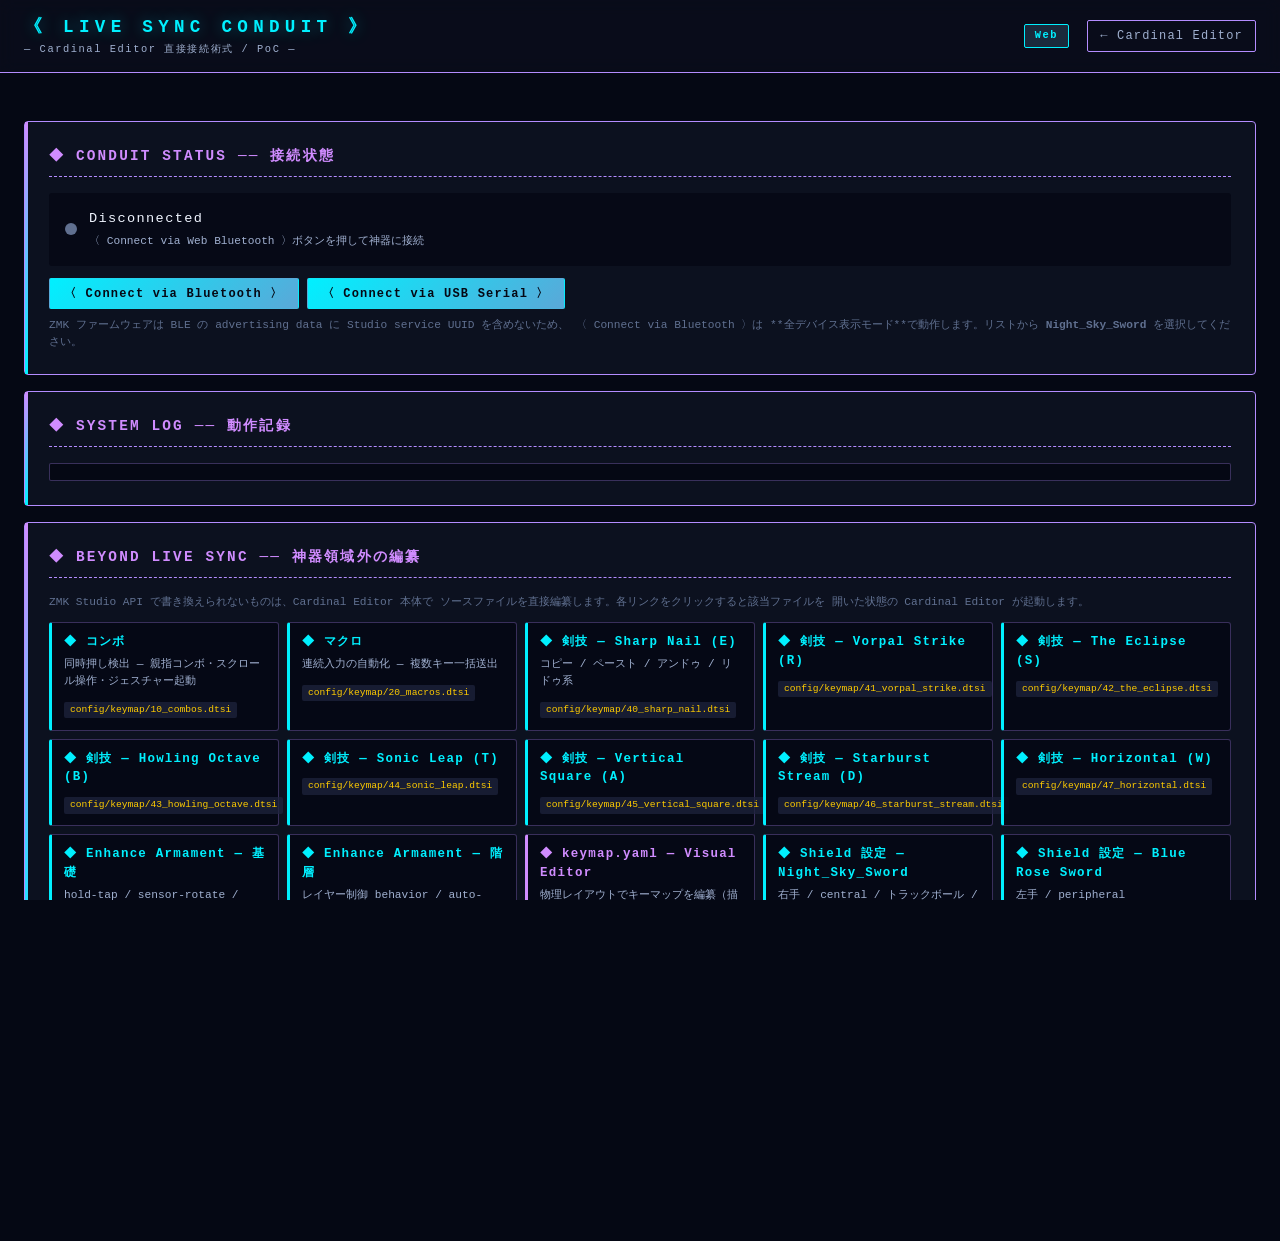
==== commit 203d6e64: "fix(editor): 〈Bare Sigil Sealing〉— editor/ に残った裸の Elucidator/Dark Repulser を双剣名へ統一 Phase 4.2 で .conf" ====
--- a/editor/live.html
+++ b/editor/live.html
@@ -547,7 +547,7 @@
       <p class="hint" style="margin-top: 8px;">
         ZMK ファームウェアは BLE の advertising data に Studio service UUID を含めないため、
         〈 Connect via Bluetooth 〉は **全デバイス表示モード**で動作します。リストから
-        <strong>Elucidator</strong> を選択してください。
+        <strong>Night_Sky_Sword</strong> を選択してください。
       </p>
     </section>
 
@@ -707,12 +707,12 @@
           <code>keymap.yaml</code>
         </a>
         <a href="index.html?file=config%2Fboards%2Fshields%2FAdministrator%2FNight_Sky_Sword.conf" class="beyond-card">
-          <h3>◆ Shield 設定 — Elucidator</h3>
+          <h3>◆ Shield 設定 — Night_Sky_Sword</h3>
           <p>右手 / central / トラックボール / Bluetooth / ZMK Studio</p>
           <code>Night_Sky_Sword.conf</code>
         </a>
         <a href="index.html?file=config%2Fboards%2Fshields%2FAdministrator%2FBlue_Rose_Sword.conf" class="beyond-card">
-          <h3>◆ Shield 設定 — Dark Repulser</h3>
+          <h3>◆ Shield 設定 — Blue Rose Sword</h3>
           <p>左手 / peripheral</p>
           <code>Blue_Rose_Sword.conf</code>
         </a>
@@ -727,7 +727,7 @@
         次段階で RPC リクエストを発行し、キーマップの取得・書換を実装する。
       </p>
       <p class="hint" style="margin-top: 8px;">
-        前提条件: Elucidator 側で <code>CONFIG_ZMK_STUDIO=y</code> が有効化された
+        前提条件: Night_Sky_Sword 側で <code>CONFIG_ZMK_STUDIO=y</code> が有効化された
         ファームウェアが書き込まれていること。
       </p>
     </section>
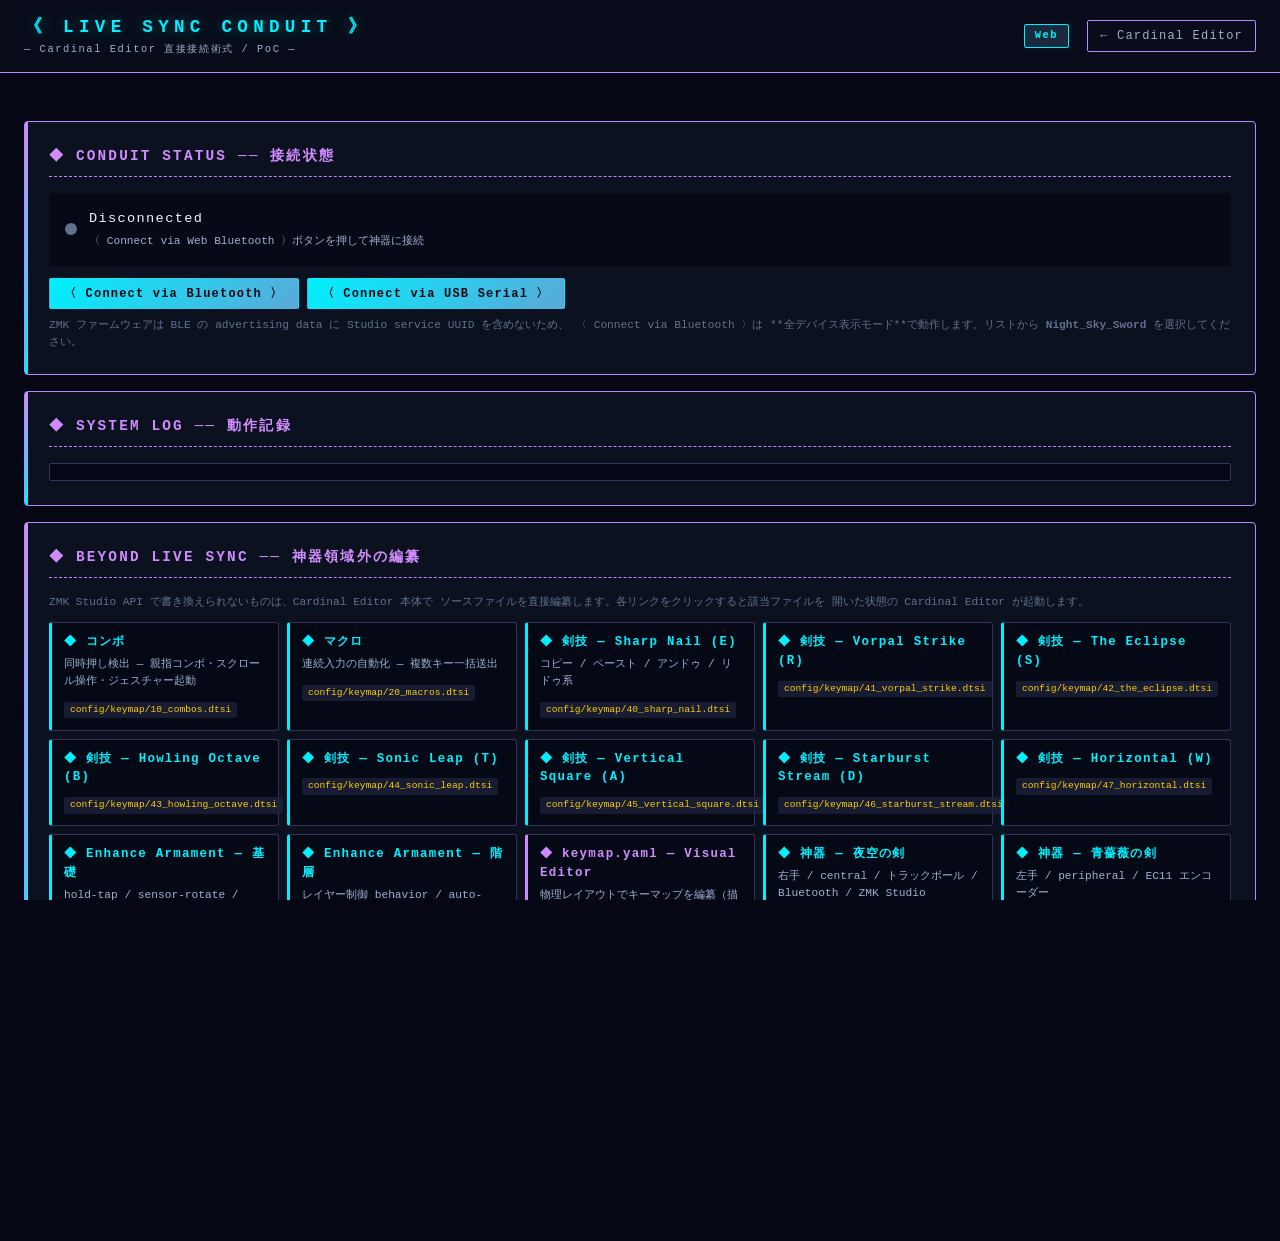
==== commit 28941a83: "style(editor): 〈Shield Card Refinement〉— Shield 設定見出しを「神器 — 双剣名」に短縮 問題: BEYOND LIVE SYNC グリッドの Shiel" ====
--- a/editor/live.html
+++ b/editor/live.html
@@ -707,13 +707,13 @@
           <code>keymap.yaml</code>
         </a>
         <a href="index.html?file=config%2Fboards%2Fshields%2FAdministrator%2FNight_Sky_Sword.conf" class="beyond-card">
-          <h3>◆ Shield 設定 — Night_Sky_Sword</h3>
+          <h3>◆ 神器 — 夜空の剣</h3>
           <p>右手 / central / トラックボール / Bluetooth / ZMK Studio</p>
           <code>Night_Sky_Sword.conf</code>
         </a>
         <a href="index.html?file=config%2Fboards%2Fshields%2FAdministrator%2FBlue_Rose_Sword.conf" class="beyond-card">
-          <h3>◆ Shield 設定 — Blue Rose Sword</h3>
-          <p>左手 / peripheral</p>
+          <h3>◆ 神器 — 青薔薇の剣</h3>
+          <p>左手 / peripheral / EC11 エンコーダー</p>
           <code>Blue_Rose_Sword.conf</code>
         </a>
       </div>
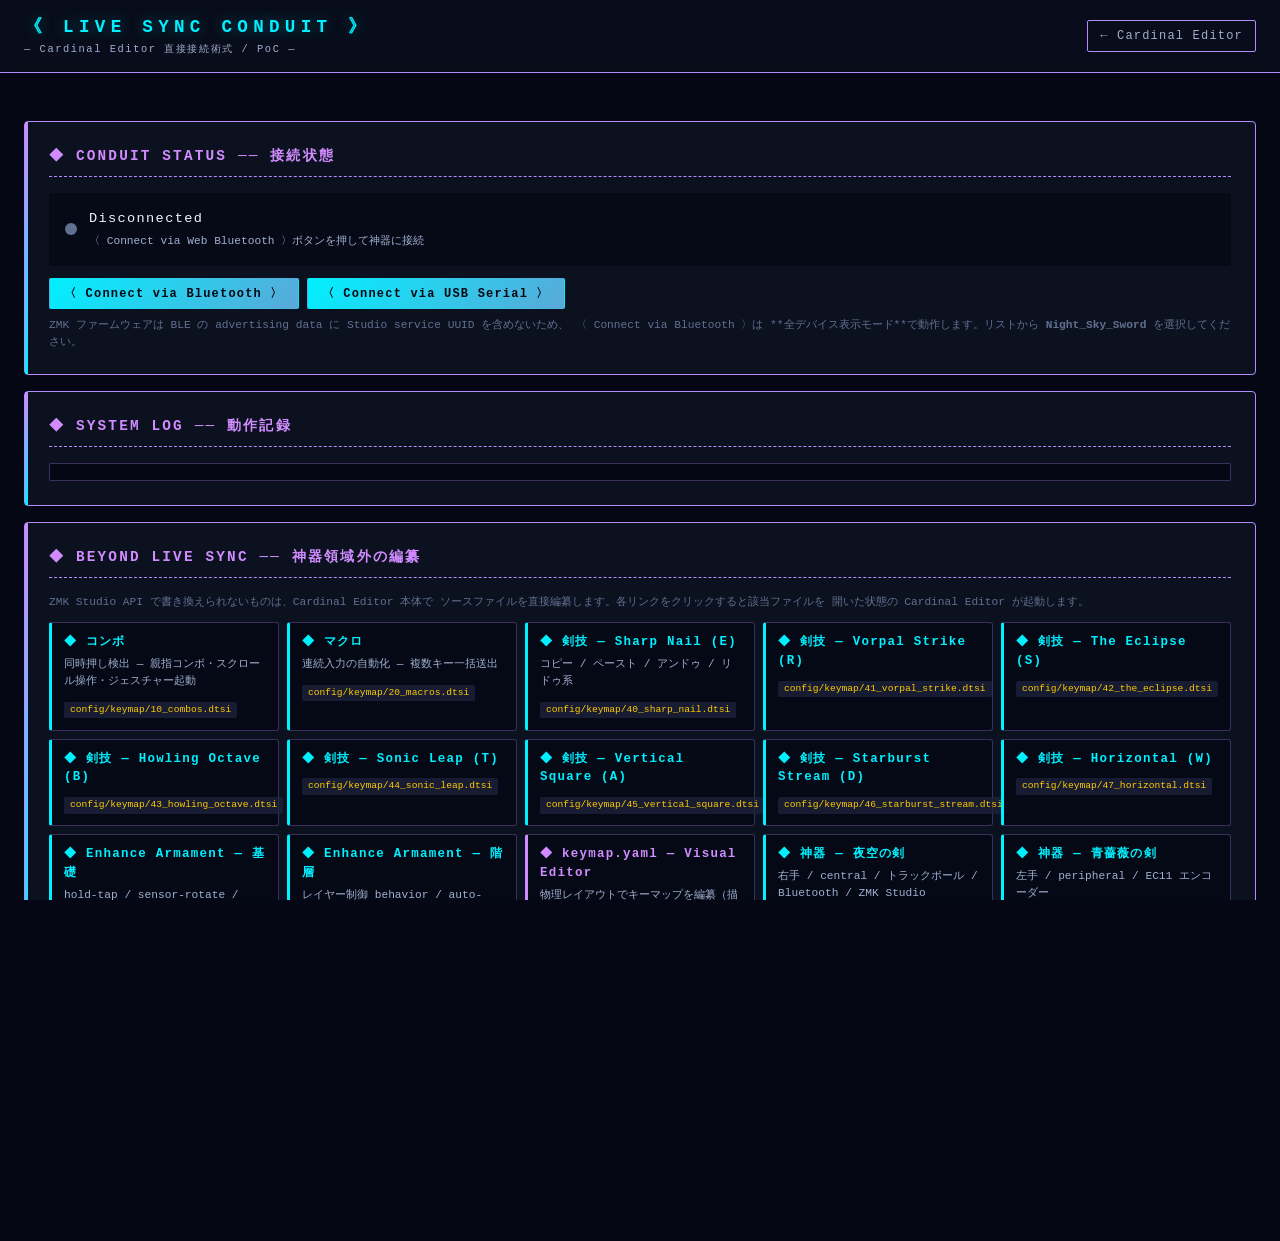
==== commit 42b9b911: "chore(editor): 〈Native Embodiment Dissolution · Administrator Sync〉— 双子 Cardinal の Tauri 解体を 50キー側にも" ====
--- a/editor/live.html
+++ b/editor/live.html
@@ -110,31 +110,6 @@
       border-radius: 2px;
     }
     .nav-back:hover { color: var(--accent-cyan); border-color: var(--accent-cyan); }
-
-    /* Runtime Badge (Web / Tauri Native) */
-    .runtime-badge {
-      display: inline-block;
-      padding: 3px 10px;
-      font-size: 0.65rem;
-      letter-spacing: 0.15em;
-      border-radius: 2px;
-      font-weight: bold;
-      margin-right: 8px;
-    }
-    .runtime-badge.runtime-web {
-      background: rgba(126, 207, 255, 0.15);
-      border: 1px solid var(--accent-cyan);
-      color: var(--accent-cyan);
-    }
-    .runtime-badge.runtime-tauri {
-      background: rgba(180, 140, 255, 0.2);
-      border: 1px solid var(--accent-violet);
-      color: var(--accent-violet);
-      box-shadow: 0 0 8px rgba(180, 140, 255, 0.4);
-    }
-    .runtime-badge.runtime-tauri::before {
-      content: '⚡ ';
-    }
 
     /* Memory Matrix（live keymap） */
     .layer-details {
@@ -521,7 +496,6 @@
       <p class="subtitle">— Cardinal Editor 直接接続術式 / PoC —</p>
     </div>
     <div class="header-right">
-      <span id="runtime-badge" class="runtime-badge runtime-web">Web</span>
       <a href="index.html" class="nav-back">← Cardinal Editor</a>
     </div>
   </header>
@@ -736,15 +710,6 @@
   <footer class="cardinal-footer">
     <p>&lt;&lt; LIVE SYNC CONDUIT 〉〉— PoC / Phase 2 / Step 2</p>
   </footer>
-  <!-- ◆ BLE Device Picker Modal (Tauri用) -->
-  <div id="ble-picker-modal" class="hidden" style="position:fixed;inset:0;z-index:999;display:flex;align-items:center;justify-content:center;background:rgba(5,8,20,0.85);backdrop-filter:blur(8px);">
-    <div style="background:var(--bg-panel);border:1px solid var(--accent-cyan);border-radius:6px;padding:24px;width:420px;max-width:90vw;max-height:70vh;display:flex;flex-direction:column;">
-      <h3 style="color:var(--accent-cyan);letter-spacing:0.15em;font-size:0.85rem;margin-bottom:12px;">◆ BLE DEVICE SELECTION ── 接続先選択</h3>
-      <p style="font-size:0.7rem;color:var(--text-secondary);margin-bottom:12px;">接続するデバイスをクリックしてください。</p>
-      <div id="ble-picker-list" style="flex:1;overflow-y:auto;display:flex;flex-direction:column;gap:4px;"></div>
-      <button id="ble-picker-cancel" class="btn-ghost" style="margin-top:12px;">[ Cancel ]</button>
-    </div>
-  </div>
 
   <script type="module" src="live.js"></script>
 </body>
--- a/editor/style.css
+++ b/editor/style.css
@@ -89,17 +89,6 @@
   box-shadow: 0 0 8px rgba(180, 140, 255, 0.3);
 }
 
-.tauri-badge {
-  color: var(--accent-success);
-  border: 1px solid var(--accent-success);
-  padding: 4px 10px;
-  border-radius: 2px;
-  font-size: 0.7rem;
-  letter-spacing: 0.1em;
-  background: rgba(0, 255, 170, 0.1);
-  box-shadow: 0 0 8px rgba(0, 255, 170, 0.2);
-}
-
 #status-indicator {
   font-weight: bold;
   letter-spacing: 0.1em;
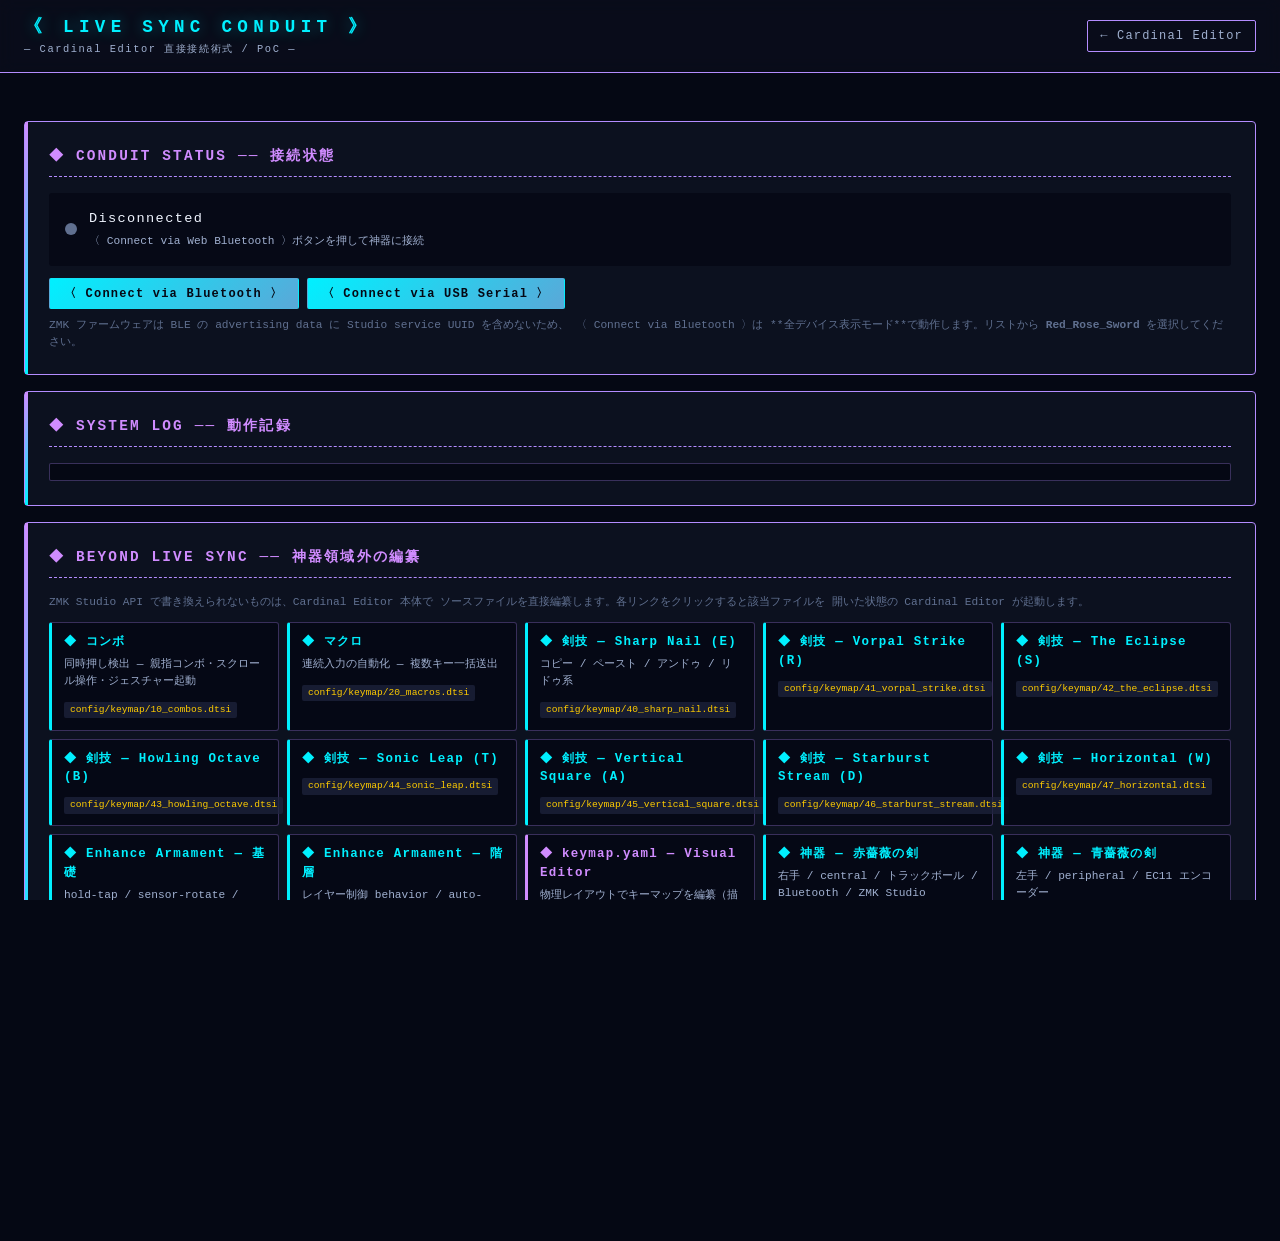
==== commit d692d14e: "右手側(central)シールド識別子をNight_Sky_SwordからRed_Rose_Swordへ全面改名 昨日のBLE表示名変更(CONFIG_ZMK_KEYBOARD_NAME)はシールド識" ====
--- a/editor/live.html
+++ b/editor/live.html
@@ -382,6 +382,83 @@
     .advanced-params[open] summary {
       color: var(--accent-gold);
       margin-bottom: 6px;
+    }
+
+    /* ◆ GitHub Sync Panel ───────────────────── */
+    .github-sync-panel {
+      background: var(--bg-deep);
+      border: 1px solid var(--border-soft);
+      border-left: 3px solid var(--accent-gold);
+      border-radius: 3px;
+      padding: 14px 16px;
+      margin-bottom: 12px;
+    }
+    .github-sync-panel h3 {
+      font-size: 0.78rem;
+      letter-spacing: 0.15em;
+      color: var(--accent-gold);
+      margin-bottom: 10px;
+    }
+    .github-sync-fields {
+      display: grid;
+      grid-template-columns: auto 1fr;
+      gap: 6px 10px;
+      align-items: center;
+      margin-bottom: 10px;
+    }
+    .github-sync-fields label {
+      font-size: 0.68rem;
+      color: var(--text-secondary);
+      letter-spacing: 0.08em;
+      white-space: nowrap;
+    }
+    .github-sync-fields input {
+      background: var(--bg-elevated);
+      border: 1px solid var(--border-accent);
+      color: var(--text-primary);
+      padding: 5px 8px;
+      font-family: monospace;
+      font-size: 0.78rem;
+      border-radius: 2px;
+      width: 100%;
+      box-sizing: border-box;
+    }
+    .github-sync-fields input:focus {
+      outline: none;
+      border-color: var(--accent-gold);
+      box-shadow: 0 0 6px rgba(255, 200, 80, 0.25);
+    }
+    .github-sync-status {
+      font-size: 0.72rem;
+      letter-spacing: 0.08em;
+      padding: 5px 8px;
+      border-radius: 2px;
+      margin-top: 8px;
+    }
+    .sync-ok    { color: var(--accent-success); background: rgba(80,200,120,0.08); }
+    .sync-error { color: var(--accent-crimson); background: rgba(220,60,60,0.08); }
+    .sync-syncing { color: var(--accent-gold); background: rgba(255,200,80,0.08); animation: pulse 1s infinite; }
+    .btn-github-sync {
+      background: linear-gradient(135deg, rgba(255,200,80,0.15), rgba(255,200,80,0.05));
+      border: 1px solid var(--accent-gold);
+      color: var(--accent-gold);
+      padding: 6px 14px;
+      font-family: inherit;
+      font-size: 0.75rem;
+      letter-spacing: 0.1em;
+      border-radius: 2px;
+      cursor: pointer;
+      transition: all 0.1s ease;
+    }
+    .btn-github-sync:hover {
+      background: rgba(255, 200, 80, 0.25);
+      box-shadow: 0 0 10px rgba(255, 200, 80, 0.3);
+    }
+    .github-pat-hint {
+      font-size: 0.62rem;
+      color: var(--text-dim);
+      margin-top: 4px;
+      line-height: 1.5;
     }
 
     /* ◆ Beyond Live Sync grid ─────────────── */
@@ -521,7 +598,7 @@
       <p class="hint" style="margin-top: 8px;">
         ZMK ファームウェアは BLE の advertising data に Studio service UUID を含めないため、
         〈 Connect via Bluetooth 〉は **全デバイス表示モード**で動作します。リストから
-        <strong>Night_Sky_Sword</strong> を選択してください。
+        <strong>Red_Rose_Sword</strong> を選択してください。
       </p>
     </section>
 
@@ -553,6 +630,36 @@
         <button id="save-changes-btn" class="btn-tiny btn-seal hidden">💾 Save</button>
         <button id="discard-changes-btn" class="btn-tiny btn-ghost hidden">↻ Discard</button>
         <button id="reset-settings-btn" class="btn-tiny btn-danger">⚠ Factory Reset</button>
+      </div>
+
+      <!-- ◆ GitHub Sync Panel -->
+      <div id="github-sync-panel" class="github-sync-panel">
+        <h3>◆ GITHUB SYNC ── 記憶の刻印</h3>
+        <p class="hint" style="margin-bottom: 10px;">
+          Live Sync Conduit で読み取ったキーマップを GitHub リポジトリへ直接コミットします。<br>
+          ブラウザから GitHub API を呼び出すため、ローカルサーバ等の追加ツールは不要です。
+        </p>
+        <div class="github-sync-fields">
+          <label>GitHub PAT</label>
+          <div>
+            <input type="password" id="github-pat-input" placeholder="ghp_xxxxxxxxxxxxxxxxxxxx" autocomplete="off">
+            <p class="github-pat-hint">
+              Settings → Developer settings → Personal access tokens → Fine-grained tokens<br>
+              必要な権限: <code>contents: read/write</code>（対象リポジトリのみ）
+            </p>
+          </div>
+          <label>Branch</label>
+          <input type="text" id="github-branch-input" value="main" placeholder="main">
+          <label>Commit メッセージ</label>
+          <input type="text" id="github-commit-msg"
+            placeholder="feat(live-sync): 〈Memory Inscription〉— キーマップ同期（空欄で自動生成）">
+        </div>
+        <div class="live-actions">
+          <button id="github-sync-btn" class="btn-github-sync">
+            〈 GitHub へ同期 〉
+          </button>
+        </div>
+        <div id="github-sync-status" class="github-sync-status hidden"></div>
       </div>
 
       <div id="keymap-summary"></div>
@@ -680,10 +787,10 @@
           <p>物理レイアウトでキーマップを編纂（描画用 yaml）</p>
           <code>keymap.yaml</code>
         </a>
-        <a href="index.html?file=config%2Fboards%2Fshields%2FAdministrator%2FNight_Sky_Sword.conf" class="beyond-card">
-          <h3>◆ 神器 — 夜空の剣</h3>
+        <a href="index.html?file=config%2Fboards%2Fshields%2FAdministrator%2FRed_Rose_Sword.conf" class="beyond-card">
+          <h3>◆ 神器 — 赤薔薇の剣</h3>
           <p>右手 / central / トラックボール / Bluetooth / ZMK Studio</p>
-          <code>Night_Sky_Sword.conf</code>
+          <code>Red_Rose_Sword.conf</code>
         </a>
         <a href="index.html?file=config%2Fboards%2Fshields%2FAdministrator%2FBlue_Rose_Sword.conf" class="beyond-card">
           <h3>◆ 神器 — 青薔薇の剣</h3>
@@ -701,7 +808,7 @@
         次段階で RPC リクエストを発行し、キーマップの取得・書換を実装する。
       </p>
       <p class="hint" style="margin-top: 8px;">
-        前提条件: Night_Sky_Sword 側で <code>CONFIG_ZMK_STUDIO=y</code> が有効化された
+        前提条件: Red_Rose_Sword 側で <code>CONFIG_ZMK_STUDIO=y</code> が有効化された
         ファームウェアが書き込まれていること。
       </p>
     </section>
@@ -711,6 +818,6 @@
     <p>&lt;&lt; LIVE SYNC CONDUIT 〉〉— PoC / Phase 2 / Step 2</p>
   </footer>
 
-  <script type="module" src="live.js"></script>
+  <script type="module" src="live.js?v=20260528-2"></script>
 </body>
 </html>
--- a/editor/style.css
+++ b/editor/style.css
@@ -1427,6 +1427,111 @@
   margin-bottom: 14px;
 }
 
+/* ◆ 〈 Live Inscription 〉── Auto-Sync パネル ─────── */
+.auto-sync-panel {
+  margin-top: 14px;
+  padding-top: 12px;
+  border-top: 1px dashed var(--border-soft);
+}
+
+.auto-sync-header {
+  display: flex;
+  align-items: center;
+  justify-content: space-between;
+  margin-bottom: 10px;
+}
+
+.auto-sync-title {
+  font-size: 0.7rem;
+  letter-spacing: 0.12em;
+  color: var(--accent-gold);
+  text-shadow: 0 0 8px rgba(255, 204, 0, 0.4);
+}
+
+.auto-sync-debounce-btn {
+  font-size: 0.6rem;
+  color: var(--text-dim);
+  cursor: pointer;
+  border: 1px dashed var(--border-soft);
+  padding: 2px 6px;
+  border-radius: 2px;
+  background: transparent;
+}
+.auto-sync-debounce-btn:hover {
+  color: var(--accent-gold);
+  border-color: var(--accent-gold);
+}
+
+.btn-auto-sync {
+  width: 100%;
+  padding: 8px;
+  font-size: 0.75rem;
+  font-family: inherit;
+  letter-spacing: 0.15em;
+  border-radius: 3px;
+  border: 1px solid;
+  cursor: pointer;
+  transition: all 0.2s;
+  font-weight: bold;
+}
+
+.btn-auto-sync.auto-sync-off {
+  background: transparent;
+  border-color: var(--border-soft);
+  color: var(--text-dim);
+}
+.btn-auto-sync.auto-sync-off:hover {
+  border-color: var(--accent-gold);
+  color: var(--accent-gold);
+  box-shadow: 0 0 10px rgba(255, 204, 0, 0.2);
+}
+
+.btn-auto-sync.auto-sync-on {
+  background: linear-gradient(135deg, rgba(255, 204, 0, 0.15), rgba(0, 240, 255, 0.1));
+  border-color: var(--accent-gold);
+  color: var(--accent-gold);
+  box-shadow: 0 0 12px rgba(255, 204, 0, 0.35);
+  animation: auto-sync-pulse 2s ease-in-out infinite;
+}
+
+@keyframes auto-sync-pulse {
+  0%, 100% { box-shadow: 0 0 12px rgba(255, 204, 0, 0.35); }
+  50%       { box-shadow: 0 0 20px rgba(255, 204, 0, 0.6); }
+}
+
+.auto-sync-status {
+  font-size: 0.65rem;
+  margin-top: 6px;
+  min-height: 1.2em;
+  transition: color 0.3s;
+}
+.auto-sync-status.sync-idle    { color: var(--text-secondary); }
+.auto-sync-status.sync-pending { color: var(--accent-gold); }
+.auto-sync-status.sync-active  { color: var(--accent-cyan);  animation: blink-text 0.8s step-start infinite; }
+.auto-sync-status.sync-ok      { color: var(--accent-success); }
+.auto-sync-status.sync-error   { color: var(--accent-crimson); }
+
+@keyframes blink-text {
+  0%, 100% { opacity: 1; }
+  50%       { opacity: 0.4; }
+}
+
+.auto-sync-hint {
+  margin-top: 6px;
+  font-size: 0.6rem;
+  color: var(--text-dim);
+  line-height: 1.6;
+}
+.auto-sync-hint kbd {
+  background: var(--bg-elevated);
+  border: 1px solid var(--border-soft);
+  border-radius: 2px;
+  padding: 1px 4px;
+  font-size: 0.58rem;
+  font-family: inherit;
+  color: var(--accent-cyan);
+}
+
 .log-panel {
   flex: 1;
   padding: 14px;
@@ -1596,3 +1701,132 @@
   box-shadow: 0 0 30px rgba(0, 240, 255, 0.3), inset 0 0 20px rgba(0, 240, 255, 0.1);
   clip-path: polygon(0 8px, 8px 0, calc(100% - 8px) 0, 100% 8px, 100% calc(100% - 8px), calc(100% - 8px) 100%, 8px 100%, 0 calc(100% - 8px));
 }
+
+/* ◆ 〈Binding Selector Engine〉— Visual Editor behavior 選択式 UI ─── */
+.ve-slot {
+  background: rgba(126, 207, 255, 0.05);
+  border: 1px dashed var(--border-soft);
+  border-left: 2px solid var(--accent-cyan);
+  border-radius: 3px;
+  padding: 10px 12px;
+  margin: 8px 0;
+}
+.ve-slot-header {
+  display: flex;
+  align-items: center;
+  gap: 8px;
+  margin-bottom: 8px;
+  padding-bottom: 6px;
+  border-bottom: 1px dashed var(--border-soft);
+}
+.ve-slot-label {
+  font-size: 0.72rem;
+  letter-spacing: 0.15em;
+  color: var(--accent-cyan);
+  font-weight: bold;
+}
+.ve-slot-preview {
+  font-size: 0.68rem;
+  font-family: monospace;
+  color: var(--accent-violet);
+  background: rgba(180, 140, 255, 0.1);
+  padding: 1px 6px;
+  border-radius: 2px;
+  border: 1px solid rgba(180, 140, 255, 0.2);
+  max-width: 180px;
+  overflow: hidden;
+  text-overflow: ellipsis;
+  white-space: nowrap;
+}
+.ve-slot-body {
+  display: flex;
+  flex-direction: column;
+  gap: 6px;
+}
+.ve-row {
+  display: grid;
+  grid-template-columns: auto 1fr;
+  gap: 6px 8px;
+  align-items: center;
+}
+.ve-row label {
+  font-size: 0.65rem;
+  color: var(--text-secondary);
+  letter-spacing: 0.08em;
+  white-space: nowrap;
+}
+.ve-select, .ve-input {
+  background: var(--bg-elevated);
+  border: 1px solid var(--border-accent);
+  color: var(--text-primary);
+  padding: 5px 8px;
+  font-family: inherit;
+  font-size: 0.78rem;
+  border-radius: 2px;
+  width: 100%;
+  box-sizing: border-box;
+}
+.ve-select:focus, .ve-input:focus {
+  outline: none;
+  border-color: var(--accent-violet);
+  box-shadow: 0 0 6px rgba(180, 140, 255, 0.3);
+}
+.ve-mod-row {
+  display: flex;
+  align-items: center;
+  gap: 6px;
+  flex-wrap: wrap;
+  margin-top: 4px;
+}
+.ve-mod-label {
+  font-size: 0.65rem;
+  color: var(--text-secondary);
+  letter-spacing: 0.08em;
+  white-space: nowrap;
+}
+.ve-mod-chips {
+  display: flex;
+  gap: 4px;
+  flex-wrap: wrap;
+}
+.ve-mod-chip {
+  display: inline-flex;
+  align-items: center;
+  gap: 3px;
+  background: var(--bg-deep);
+  border: 1px solid var(--border-accent);
+  border-radius: 2px;
+  padding: 3px 7px;
+  cursor: pointer;
+  user-select: none;
+  font-size: 0.68rem;
+  color: var(--text-secondary);
+  transition: all 0.1s ease;
+}
+.ve-mod-chip:hover { border-color: var(--accent-cyan); color: var(--accent-cyan); }
+.ve-mod-chip input { margin: 0; cursor: pointer; accent-color: var(--accent-violet); }
+.ve-mod-chip.active,
+.ve-mod-chip:has(input:checked) {
+  background: rgba(180, 140, 255, 0.15);
+  border-color: var(--accent-violet);
+  color: var(--accent-violet);
+  font-weight: bold;
+}
+.ve-advanced {
+  margin-top: 10px;
+  background: var(--bg-deep);
+  border: 1px solid var(--border-soft);
+  border-radius: 3px;
+  padding: 6px 10px;
+}
+.ve-advanced summary {
+  cursor: pointer;
+  font-size: 0.65rem;
+  color: var(--text-dim);
+  letter-spacing: 0.1em;
+  user-select: none;
+}
+.ve-advanced[open] summary {
+  color: var(--accent-gold);
+  margin-bottom: 6px;
+}
